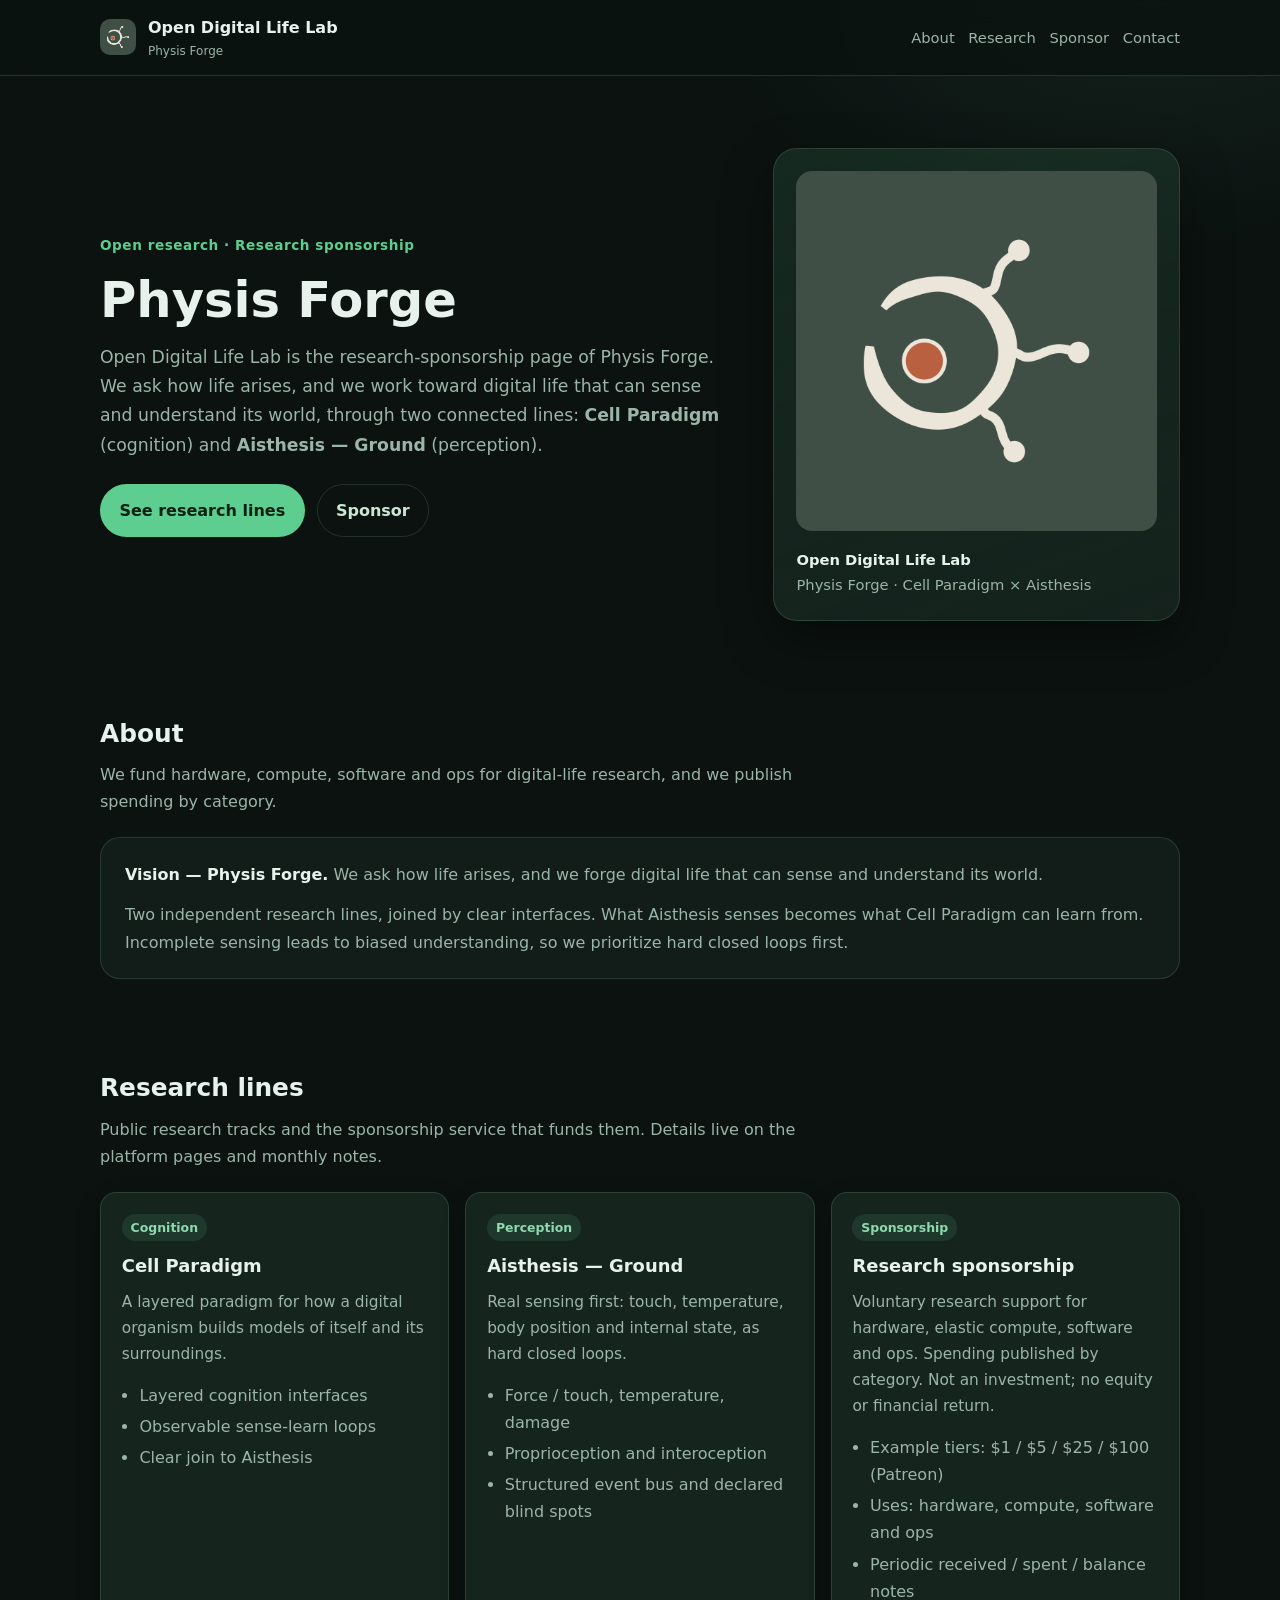
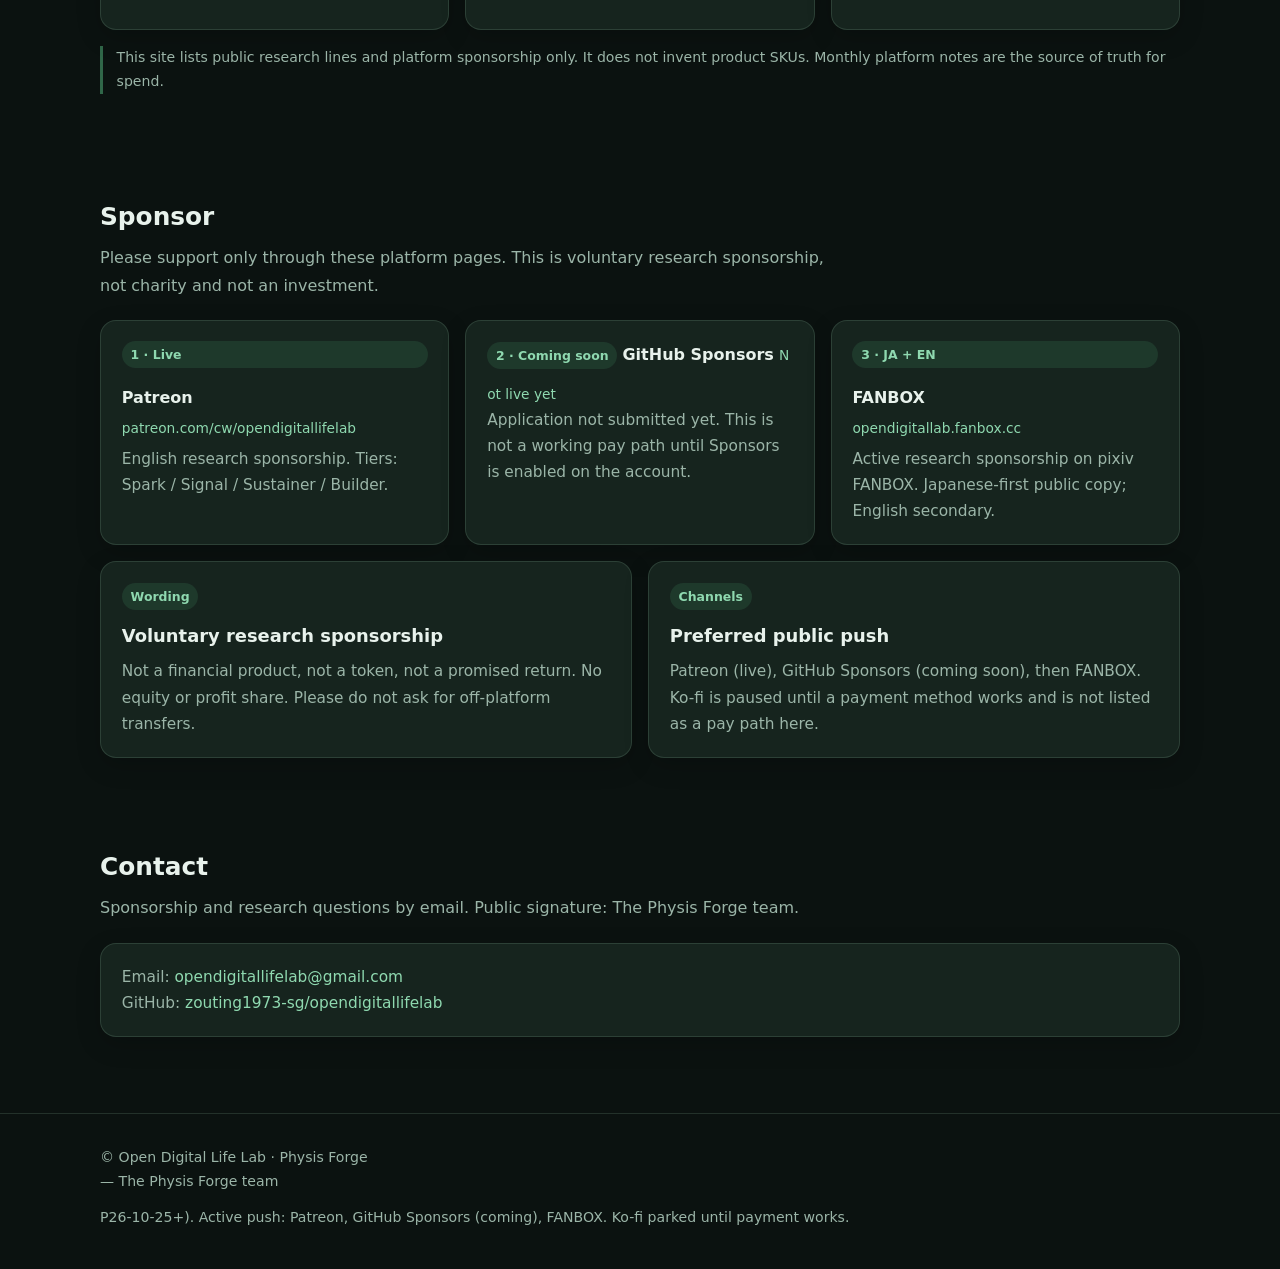
==== index.html @ bc777cff "Park Ko-fi; active push Patreon, Sponsors (coming), FANBOX" ====
<!DOCTYPE html>
<html lang="en">
<head>
  <meta charset="utf-8" />
  <meta name="viewport" content="width=device-width, initial-scale=1" />
  <title>Open Digital Life Lab · Physis Forge</title>
  <meta name="description" content="Open Digital Life Lab is the research-sponsorship page of Physis Forge: Cell Paradigm (cognition) and Aisthesis — Ground (perception). Voluntary research sponsorship with spending published by category." />
  <meta property="og:title" content="Open Digital Life Lab · Physis Forge" />
  <meta property="og:description" content="Digital life that can sense and understand its world. Cell Paradigm × Aisthesis." />
  <meta property="og:image" content="assets/og-cover.png" />
  <meta name="theme-color" content="#0b1210" />
  <link rel="icon" href="assets/logo.png" type="image/png" />
  <link rel="preconnect" href="https://fonts.googleapis.com" />
  <link rel="preconnect" href="https://fonts.gstatic.com" crossorigin />
  <link href="https://fonts.googleapis.com/css2?family=Noto+Sans:wght@400;500;650;700;800&display=swap" rel="stylesheet" />
  <link rel="stylesheet" href="styles.css" />
</head>
<body>
  <header class="nav">
    <div class="wrap nav-inner">
      <a class="brand" href="#top">
        <img src="assets/logo.png" alt="Open Digital Life Lab logo" width="36" height="36" />
        <span>
          Open Digital Life Lab
          <small>Physis Forge</small>
        </span>
      </a>
      <nav class="nav-links" aria-label="Page">
        <a href="#about">About</a>
        <a href="#projects">Research</a>
        <a href="#sponsor">Sponsor</a>
        <a href="#contact">Contact</a>
      </nav>
    </div>
  </header>

  <main id="top">
    <section class="wrap hero">
      <div>
        <div class="eyebrow">Open research · Research sponsorship</div>
        <h1>Physis Forge</h1>
        <p class="lead">
          Open Digital Life Lab is the research-sponsorship page of Physis Forge.
          We ask how life arises, and we work toward digital life that can sense and understand its world,
          through two connected lines: <strong>Cell Paradigm</strong> (cognition) and <strong>Aisthesis — Ground</strong> (perception).
        </p>
        <div class="cta-row">
          <a class="btn btn-primary" href="#projects">See research lines</a>
          <a class="btn btn-ghost" href="#sponsor">Sponsor</a>
        </div>
      </div>
      <aside class="hero-card" aria-label="Brand card">
        <img src="assets/logo.png" alt="Open Digital Life Lab" />
        <div class="meta">
          <strong>Open Digital Life Lab</strong><br />
          Physis Forge · Cell Paradigm × Aisthesis
        </div>
      </aside>
    </section>

    <section id="about">
      <div class="wrap">
        <div class="section-head">
          <h2>About</h2>
          <p>We fund hardware, compute, software and ops for digital-life research, and we publish spending by category.</p>
        </div>
        <div class="panel">
          <p style="margin:0 0 0.85rem;color:var(--muted)">
            <strong style="color:var(--text)">Vision — Physis Forge.</strong>
            We ask how life arises, and we forge digital life that can sense and understand its world.
          </p>
          <p style="margin:0;color:var(--muted)">
            Two independent research lines, joined by clear interfaces.
            What Aisthesis senses becomes what Cell Paradigm can learn from.
            Incomplete sensing leads to biased understanding, so we prioritize hard closed loops first.
          </p>
        </div>
      </div>
    </section>

    <section id="projects">
      <div class="wrap">
        <div class="section-head">
          <h2>Research lines</h2>
          <p>Public research tracks and the sponsorship service that funds them. Details live on the platform pages and monthly notes.</p>
        </div>
        <div class="grid-3">
          <article class="card">
            <span class="tag">Cognition</span>
            <h3>Cell Paradigm</h3>
            <p>A layered paradigm for how a digital organism builds models of itself and its surroundings.</p>
            <ul class="list">
              <li>Layered cognition interfaces</li>
              <li>Observable sense-learn loops</li>
              <li>Clear join to Aisthesis</li>
            </ul>
          </article>
          <article class="card">
            <span class="tag">Perception</span>
            <h3>Aisthesis — Ground</h3>
            <p>Real sensing first: touch, temperature, body position and internal state, as hard closed loops.</p>
            <ul class="list">
              <li>Force / touch, temperature, damage</li>
              <li>Proprioception and interoception</li>
              <li>Structured event bus and declared blind spots</li>
            </ul>
          </article>
          <article class="card">
            <span class="tag">Sponsorship</span>
            <h3>Research sponsorship</h3>
            <p>Voluntary research support for hardware, elastic compute, software and ops. Spending published by category. Not an investment; no equity or financial return.</p>
            <ul class="list">
              <li>Example tiers: $1 / $5 / $25 / $100 (Patreon)</li>
              <li>Uses: hardware, compute, software and ops</li>
              <li>Periodic received / spent / balance notes</li>
            </ul>
          </article>
        </div>
        <p class="note">
          This site lists public research lines and platform sponsorship only.
          It does not invent product SKUs. Monthly platform notes are the source of truth for spend.
        </p>
      </div>
    </section>

    <section id="sponsor">
      <div class="wrap">
        <div class="section-head">
          <h2>Sponsor</h2>
          <p>Please support only through these platform pages. This is voluntary research sponsorship, not charity and not an investment.</p>
        </div>
        <div class="grid-3 channels">
          <a class="card channel" href="https://www.patreon.com/cw/opendigitallifelab" target="_blank" rel="noopener noreferrer">
            <span class="tag">1 · Live</span>
            <span class="name">Patreon</span>
            <span class="url">patreon.com/cw/opendigitallifelab</span>
            <p>English research sponsorship. Tiers: Spark / Signal / Sustainer / Builder.</p>
          </a>
          <div class="card channel channel-soon" aria-label="GitHub Sponsors coming soon">
            <span class="tag">2 · Coming soon</span>
            <span class="name">GitHub Sponsors</span>
            <span class="url">Not live yet</span>
            <p>Application not submitted yet. This is not a working pay path until Sponsors is enabled on the account.</p>
          </div>
          <a class="card channel" href="https://opendigitallab.fanbox.cc" target="_blank" rel="noopener noreferrer">
            <span class="tag">3 · JA + EN</span>
            <span class="name">FANBOX</span>
            <span class="url">opendigitallab.fanbox.cc</span>
            <p>Active research sponsorship on pixiv FANBOX. Japanese-first public copy; English secondary.</p>
          </a>
        </div>
        <div class="grid-2" style="margin-top:1rem">
          <div class="card">
            <span class="tag">Wording</span>
            <h3 style="margin-top:0">Voluntary research sponsorship</h3>
            <p>Not a financial product, not a token, not a promised return. No equity or profit share. Please do not ask for off-platform transfers.</p>
          </div>
          <div class="card">
            <span class="tag">Channels</span>
            <h3 style="margin-top:0">Preferred public push</h3>
            <p>Patreon (live), GitHub Sponsors (coming soon), then FANBOX. Ko-fi is paused until a payment method works and is not listed as a pay path here.</p>
          </div>
        </div>
      </div>
    </section>

    <section id="contact">
      <div class="wrap">
        <div class="section-head">
          <h2>Contact</h2>
          <p>Sponsorship and research questions by email. Public signature: The Physis Forge team.</p>
        </div>
        <div class="card">
          <p style="margin:0;color:var(--muted)">
            Email: <a href="mailto:opendigitallifelab@gmail.com">opendigitallifelab@gmail.com</a><br />
            GitHub: <a href="https://github.com/zouting1973-sg/opendigitallifelab" target="_blank" rel="noopener noreferrer">zouting1973-sg/opendigitallifelab</a>
          </p>
        </div>
      </div>
    </section>
  </main>

  <footer>
    <div class="wrap">
      <div>© Open Digital Life Lab · Physis Forge</div>
      <div>— The Physis Forge team</div>
      <div class="sources">
        P26-10-25+). Active push: Patreon, GitHub Sponsors (coming), FANBOX. Ko-fi parked until payment works.
      </div>
    </div>
  </footer>
</body>
</html>
---- styles.css ----
:root {
  --bg: #0b1210;
  --bg-elev: #121c18;
  --bg-card: #16241e;
  --line: rgba(160, 210, 180, 0.16);
  --text: #e8f2ec;
  --muted: #9bb5a8;
  --accent: #5dce8f;
  --accent-2: #8fd9b0;
  --warm: #c9e8d4;
  --radius: 16px;
  --shadow: 0 18px 50px rgba(0, 0, 0, 0.35);
  --max: 1080px;
  --font: "Noto Sans SC", "Source Han Sans SC", "PingFang SC", "Microsoft YaHei",
    system-ui, -apple-system, sans-serif;
}

* { box-sizing: border-box; }
html { scroll-behavior: smooth; }
body {
  margin: 0;
  font-family: var(--font);
  color: var(--text);
  background:
    radial-gradient(1200px 600px at 10% -10%, rgba(93, 206, 143, 0.16), transparent 55%),
    radial-gradient(900px 500px at 90% 0%, rgba(80, 140, 120, 0.12), transparent 50%),
    var(--bg);
  line-height: 1.7;
}

a { color: var(--accent-2); text-decoration: none; }
a:hover { text-decoration: underline; }
img { max-width: 100%; display: block; }

.wrap { width: min(var(--max), calc(100% - 2rem)); margin: 0 auto; }

.nav {
  position: sticky; top: 0; z-index: 20;
  backdrop-filter: blur(12px);
  background: rgba(11, 18, 16, 0.78);
  border-bottom: 1px solid var(--line);
}
.nav-inner {
  display: flex; align-items: center; justify-content: space-between;
  gap: 1rem; padding: 0.85rem 0;
}
.brand {
  display: flex; align-items: center; gap: 0.75rem; color: var(--text);
  text-decoration: none; font-weight: 700;
}
.brand img { width: 36px; height: 36px; border-radius: 10px; }
.brand small { display: block; font-weight: 500; color: var(--muted); font-size: 0.75rem; }
.nav-links { display: flex; flex-wrap: wrap; gap: 0.85rem; font-size: 0.92rem; }
.nav-links a { color: var(--muted); text-decoration: none; }
.nav-links a:hover { color: var(--accent-2); }

.hero {
  padding: 4.5rem 0 3rem;
  display: grid;
  grid-template-columns: 1.4fr 0.9fr;
  gap: 2.5rem;
  align-items: center;
}
.eyebrow {
  display: inline-flex; gap: 0.5rem; align-items: center;
  color: var(--accent); font-size: 0.85rem; font-weight: 600;
  letter-spacing: 0.04em; text-transform: none;
  margin-bottom: 0.85rem;
}
.hero h1 {
  margin: 0 0 0.75rem;
  font-size: clamp(2rem, 4.5vw, 3.1rem);
  line-height: 1.2; font-weight: 800;
}
.hero .lead { color: var(--muted); font-size: 1.08rem; margin: 0 0 1.5rem; max-width: 40rem; }
.cta-row { display: flex; flex-wrap: wrap; gap: 0.75rem; }
.btn {
  display: inline-flex; align-items: center; justify-content: center;
  padding: 0.75rem 1.15rem; border-radius: 999px; font-weight: 650;
  border: 1px solid transparent; text-decoration: none; transition: 0.15s ease;
}
.btn-primary { background: var(--accent); color: #062013; }
.btn-primary:hover { filter: brightness(1.05); text-decoration: none; }
.btn-ghost {
  background: transparent; color: var(--warm); border-color: var(--line);
}
.btn-ghost:hover { border-color: var(--accent); text-decoration: none; }

.hero-card {
  background: linear-gradient(160deg, rgba(93,206,143,0.12), rgba(22,36,30,0.9));
  border: 1px solid var(--line);
  border-radius: 24px;
  padding: 1.4rem;
  box-shadow: var(--shadow);
}
.hero-card img {
  width: 100%; border-radius: 16px; margin-bottom: 1rem;
  aspect-ratio: 1; object-fit: cover; background: #0d1713;
}
.meta { color: var(--muted); font-size: 0.92rem; }
.meta strong { color: var(--text); font-weight: 650; }

section { padding: 2.75rem 0; }
.section-head { margin-bottom: 1.35rem; }
.section-head h2 {
  margin: 0 0 0.4rem; font-size: 1.55rem; font-weight: 780;
}
.section-head p { margin: 0; color: var(--muted); max-width: 46rem; }

.grid-2 {
  display: grid; grid-template-columns: 1fr 1fr; gap: 1rem;
}
.grid-3 {
  display: grid; grid-template-columns: repeat(3, 1fr); gap: 1rem;
}
.card {
  background: var(--bg-card);
  border: 1px solid var(--line);
  border-radius: var(--radius);
  padding: 1.25rem 1.3rem;
  box-shadow: 0 8px 24px rgba(0,0,0,0.18);
}
.card h3 { margin: 0 0 0.45rem; font-size: 1.12rem; }
.card p { margin: 0; color: var(--muted); font-size: 0.96rem; }
.tag {
  display: inline-block; margin-bottom: 0.65rem;
  padding: 0.18rem 0.55rem; border-radius: 999px;
  background: rgba(93,206,143,0.12); color: var(--accent-2);
  font-size: 0.78rem; font-weight: 650;
}
.list {
  margin: 0.9rem 0 0; padding-left: 1.1rem; color: var(--muted);
}
.list li { margin: 0.25rem 0; }

.panel {
  background: var(--bg-elev);
  border: 1px solid var(--line);
  border-radius: 20px;
  padding: 1.4rem 1.5rem;
}
.kv { display: grid; gap: 0.65rem; }
.kv-row {
  display: grid; grid-template-columns: 8.5rem 1fr; gap: 0.75rem;
  padding: 0.55rem 0; border-bottom: 1px solid var(--line);
}
.kv-row:last-child { border-bottom: 0; }
.kv-row dt { color: var(--muted); }
.kv-row dd { margin: 0; }

.channels a.channel {
  display: flex; flex-direction: column; gap: 0.35rem;
  text-decoration: none; color: inherit;
  transition: border-color 0.15s, transform 0.15s;
}
.channels a.channel:hover {
  border-color: var(--accent);
  transform: translateY(-2px);
  text-decoration: none;
}
.channels .name { font-weight: 700; color: var(--text); }
.channels .url { color: var(--accent-2); font-size: 0.86rem; word-break: break-all; }

.note {
  margin-top: 1rem; font-size: 0.88rem; color: var(--muted);
  border-left: 3px solid rgba(93,206,143,0.45); padding-left: 0.85rem;
}

footer {
  margin-top: 2rem; padding: 2rem 0 2.5rem;
  border-top: 1px solid var(--line); color: var(--muted); font-size: 0.88rem;
}
footer .sources { margin-top: 0.75rem; line-height: 1.65; }

@media (max-width: 860px) {
  .hero, .grid-2, .grid-3 { grid-template-columns: 1fr; }
  .kv-row { grid-template-columns: 1fr; gap: 0.2rem; }
  .nav-links { display: none; }
}
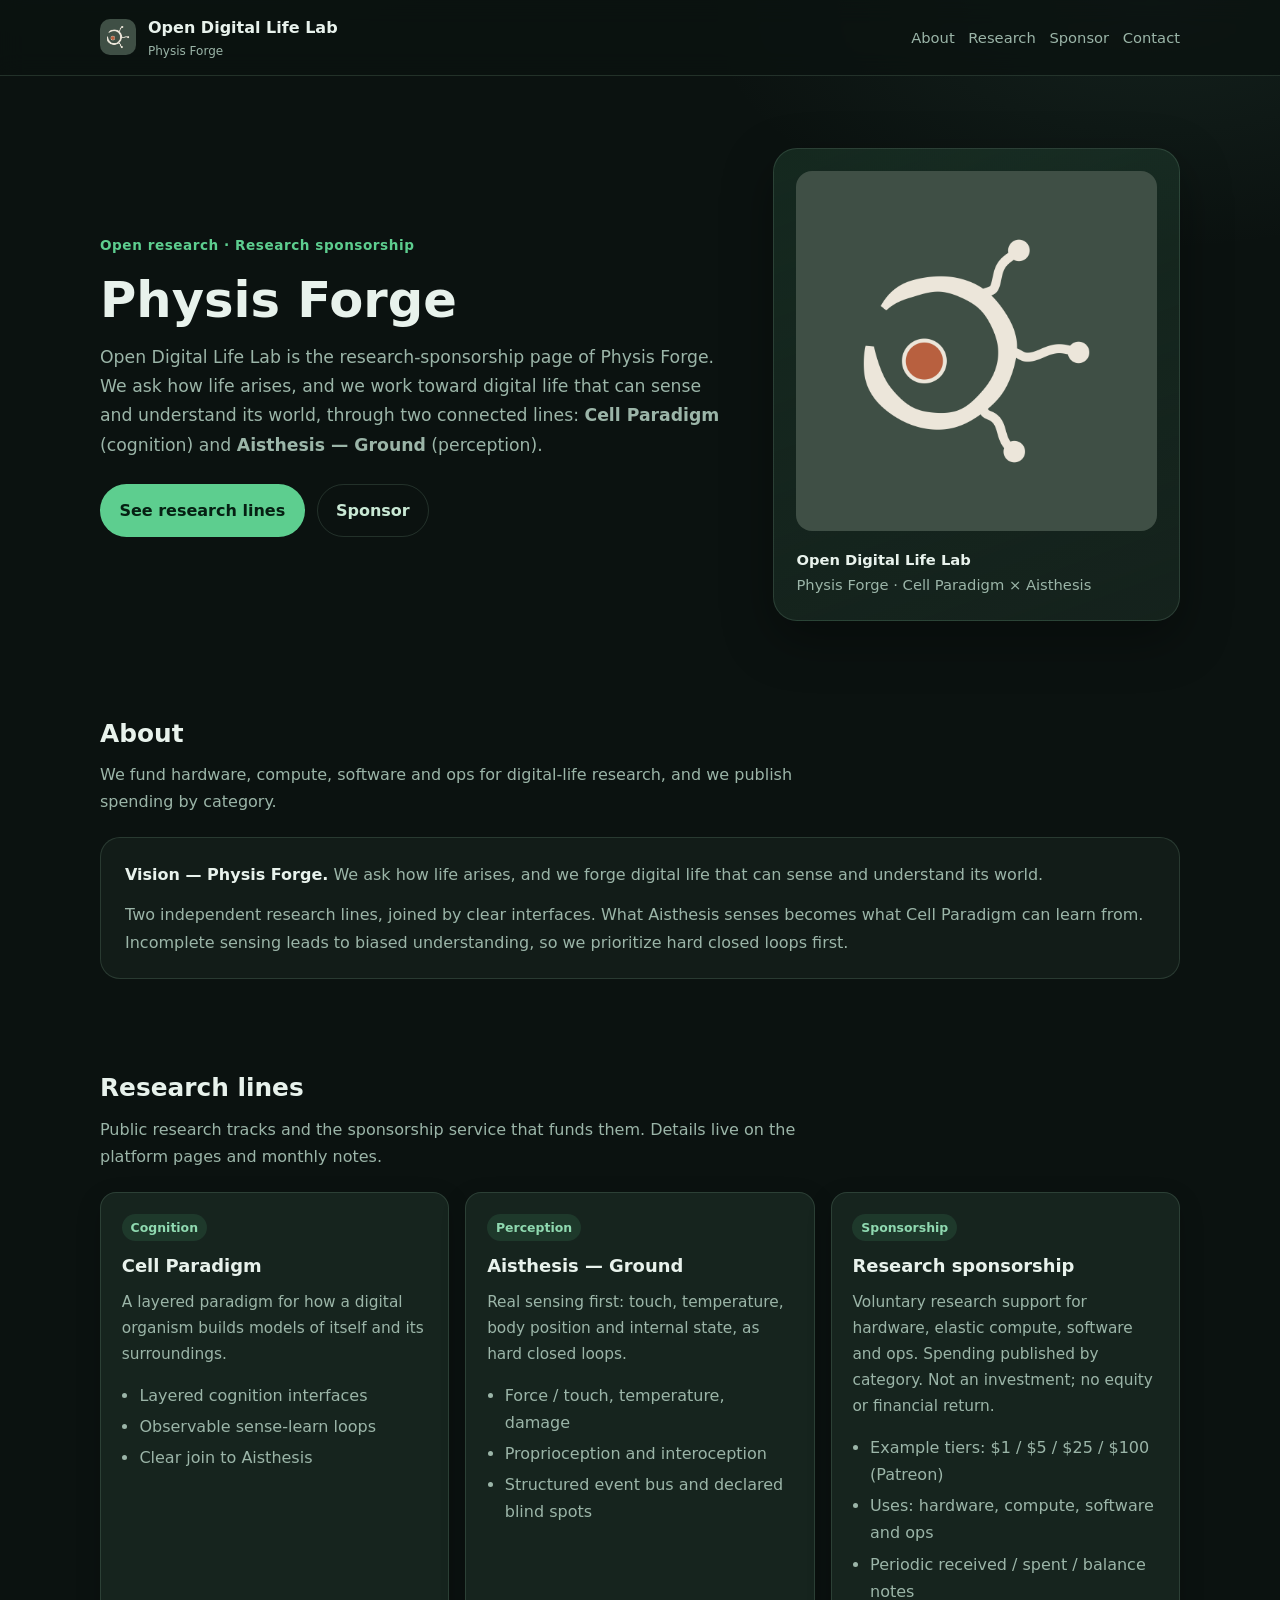
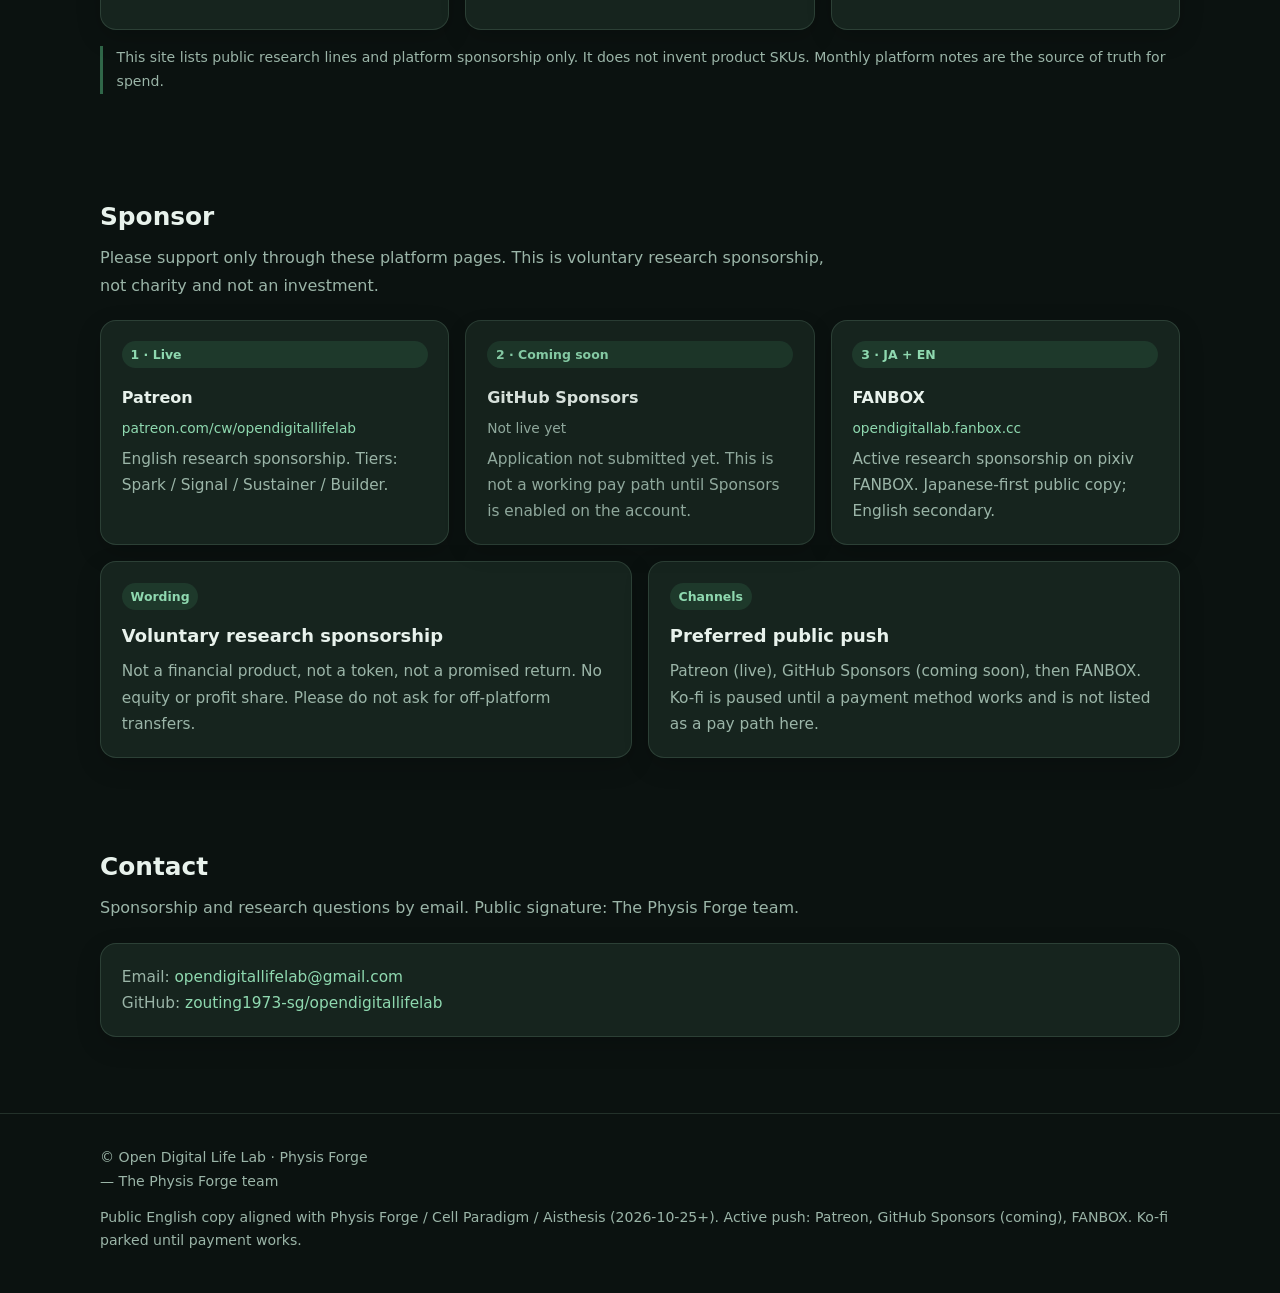
==== commit e26a9cc2: "Fix Pages footer copy after Ko-fi park update" ====
--- a/index.html
+++ b/index.html
@@ -185,7 +185,7 @@
       <div>© Open Digital Life Lab · Physis Forge</div>
       <div>— The Physis Forge team</div>
       <div class="sources">
-        P26-10-25+). Active push: Patreon, GitHub Sponsors (coming), FANBOX. Ko-fi parked until payment works.
+        Public English copy aligned with Physis Forge / Cell Paradigm / Aisthesis (2026-10-25+). Active push: Patreon, GitHub Sponsors (coming), FANBOX. Ko-fi parked until payment works.
       </div>
     </div>
   </footer>
--- a/styles.css
+++ b/styles.css
@@ -148,7 +148,8 @@
 .kv-row dt { color: var(--muted); }
 .kv-row dd { margin: 0; }
 
-.channels a.channel {
+.channels a.channel,
+.channels .channel {
   display: flex; flex-direction: column; gap: 0.35rem;
   text-decoration: none; color: inherit;
   transition: border-color 0.15s, transform 0.15s;
@@ -158,6 +159,11 @@
   transform: translateY(-2px);
   text-decoration: none;
 }
+.channels .channel-soon {
+  opacity: 0.92;
+  cursor: default;
+}
+.channels .channel-soon .url { color: var(--muted); }
 .channels .name { font-weight: 700; color: var(--text); }
 .channels .url { color: var(--accent-2); font-size: 0.86rem; word-break: break-all; }
 
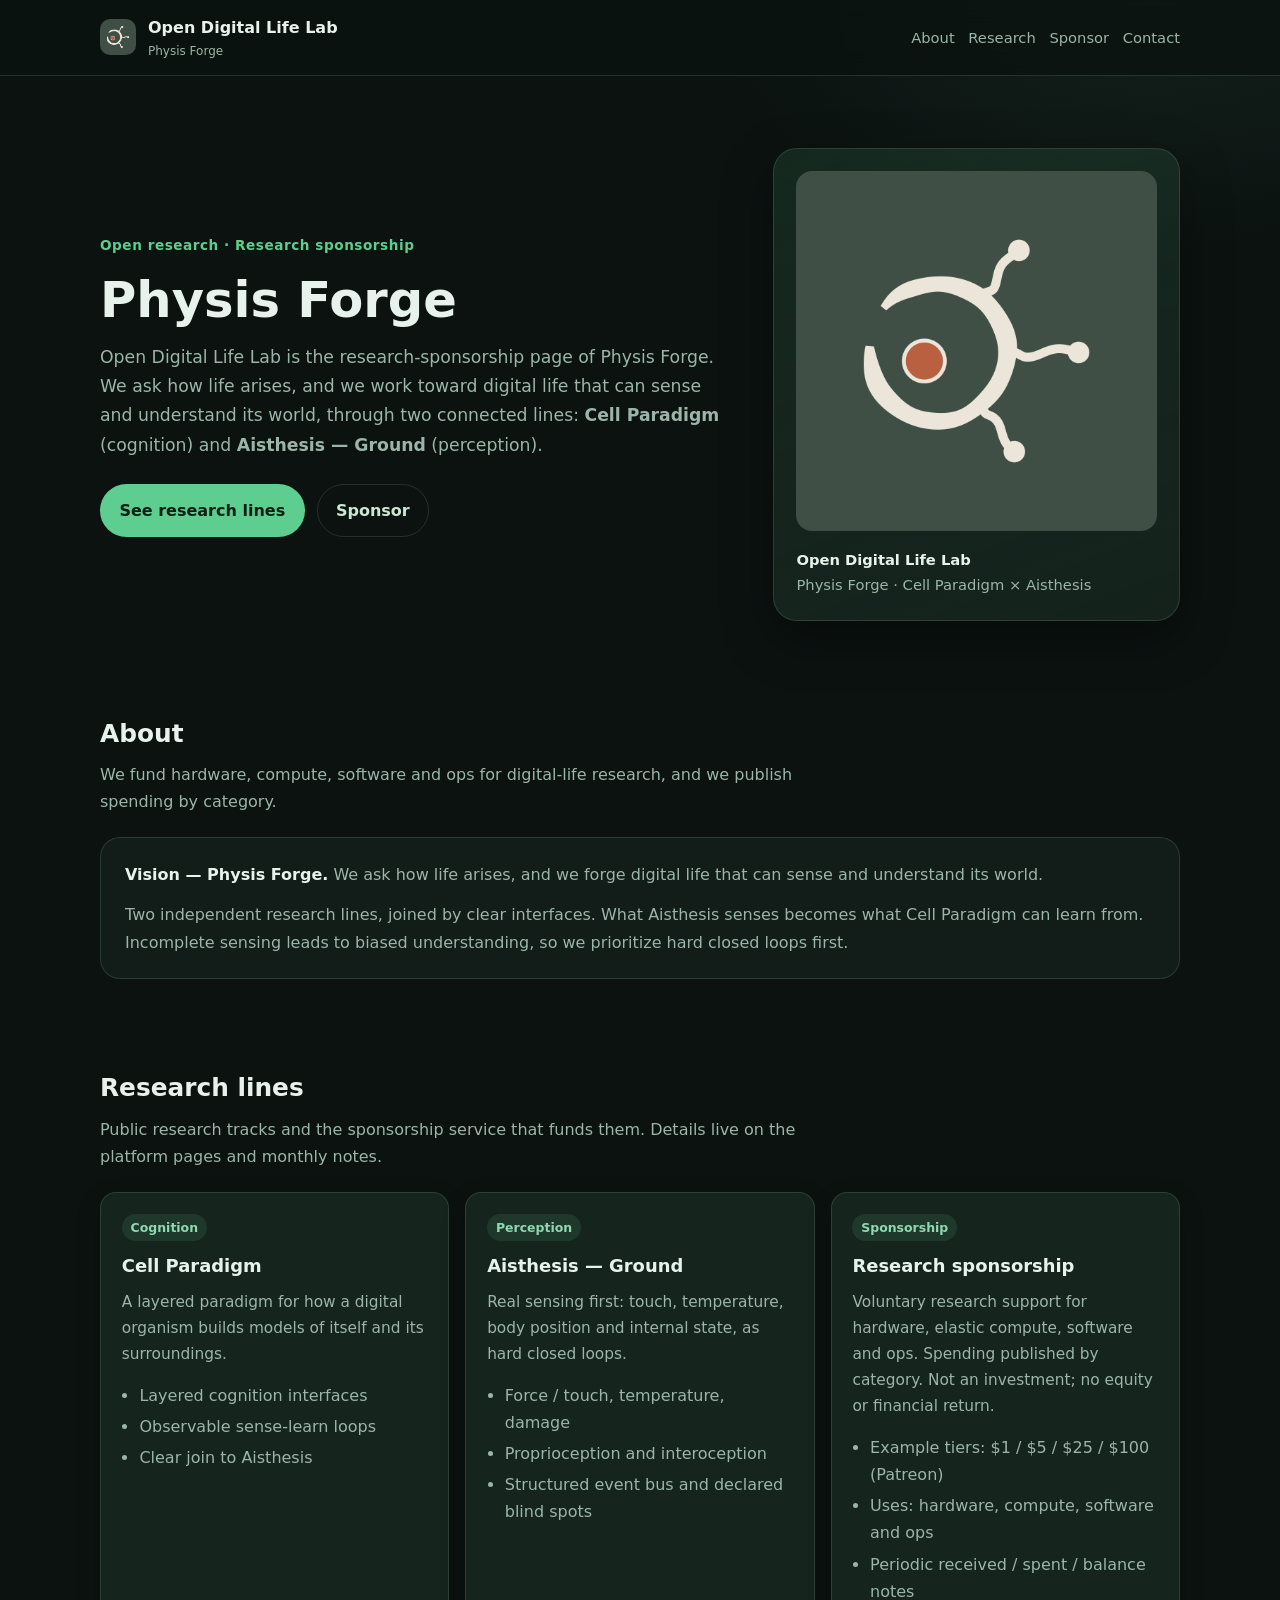
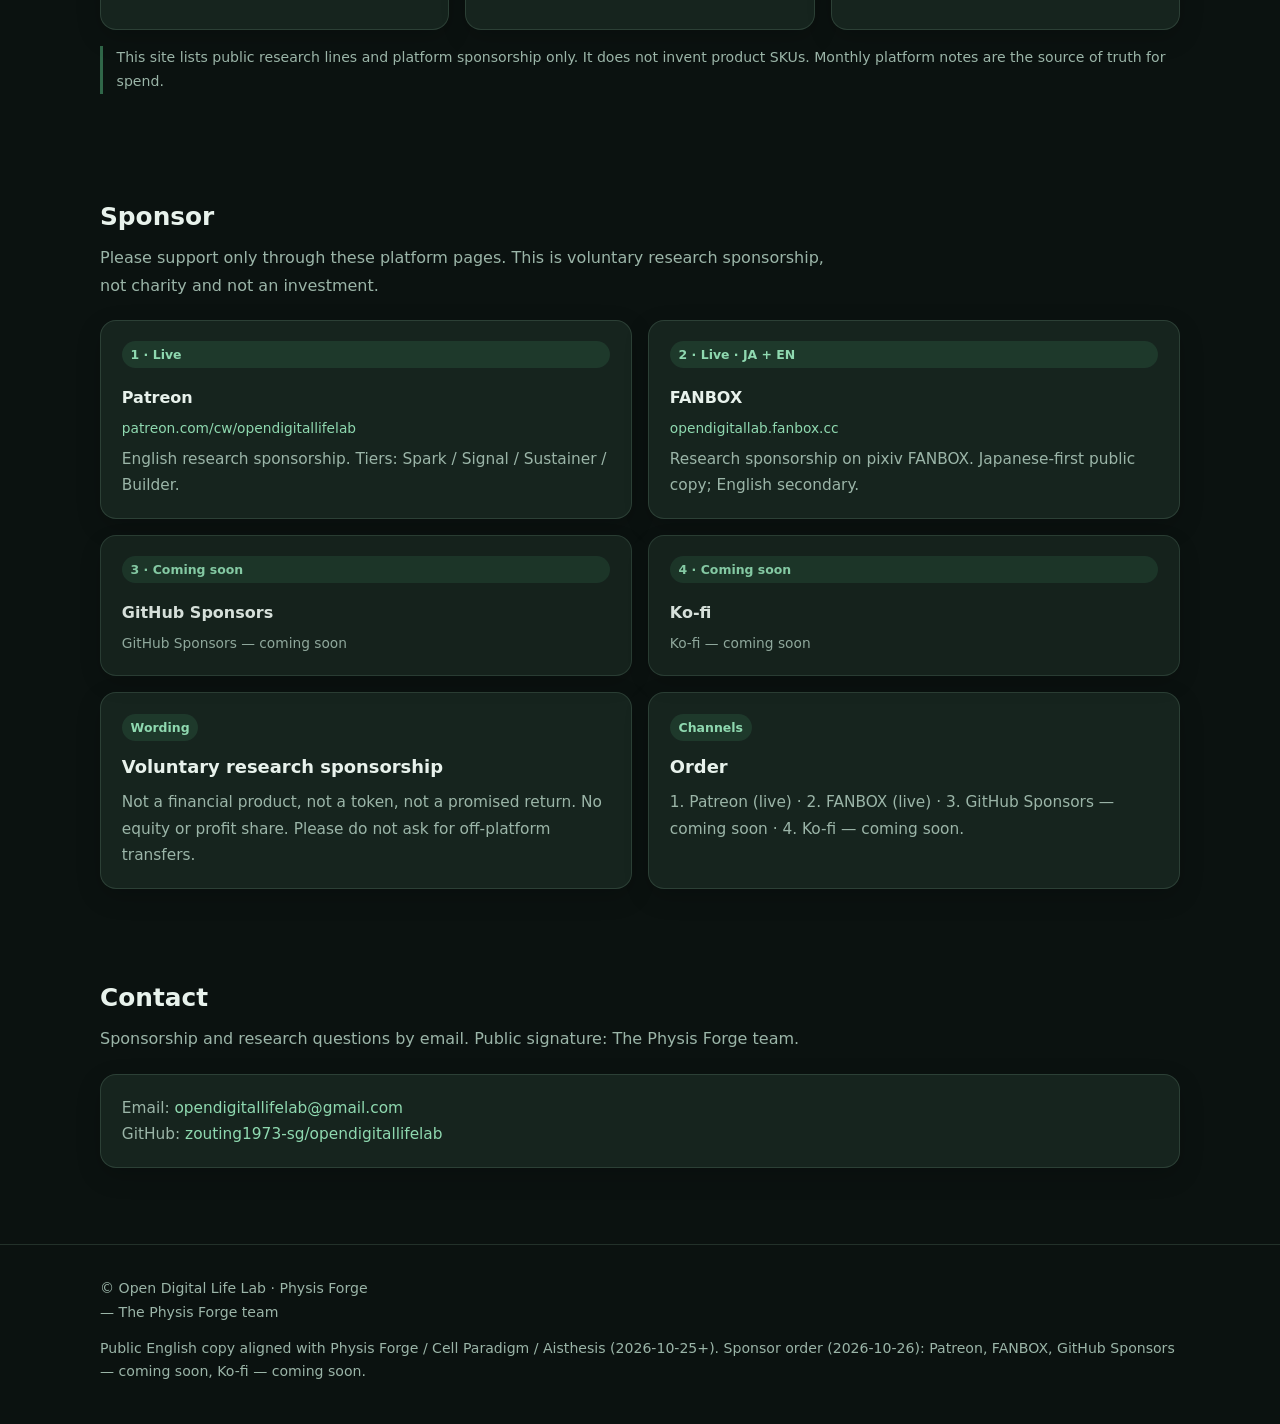
==== commit 4554b783: "Sponsor order: Patreon, FANBOX, GitHub Sponsors (coming soon), Ko-fi (coming soon)" ====
--- a/index.html
+++ b/index.html
@@ -129,25 +129,29 @@
           <h2>Sponsor</h2>
           <p>Please support only through these platform pages. This is voluntary research sponsorship, not charity and not an investment.</p>
         </div>
-        <div class="grid-3 channels">
+        <div class="grid-2 channels">
           <a class="card channel" href="https://www.patreon.com/cw/opendigitallifelab" target="_blank" rel="noopener noreferrer">
             <span class="tag">1 · Live</span>
             <span class="name">Patreon</span>
             <span class="url">patreon.com/cw/opendigitallifelab</span>
             <p>English research sponsorship. Tiers: Spark / Signal / Sustainer / Builder.</p>
           </a>
-          <div class="card channel channel-soon" aria-label="GitHub Sponsors coming soon">
-            <span class="tag">2 · Coming soon</span>
-            <span class="name">GitHub Sponsors</span>
-            <span class="url">Not live yet</span>
-            <p>Application not submitted yet. This is not a working pay path until Sponsors is enabled on the account.</p>
-          </div>
           <a class="card channel" href="https://opendigitallab.fanbox.cc" target="_blank" rel="noopener noreferrer">
-            <span class="tag">3 · JA + EN</span>
+            <span class="tag">2 · Live · JA + EN</span>
             <span class="name">FANBOX</span>
             <span class="url">opendigitallab.fanbox.cc</span>
-            <p>Active research sponsorship on pixiv FANBOX. Japanese-first public copy; English secondary.</p>
+            <p>Research sponsorship on pixiv FANBOX. Japanese-first public copy; English secondary.</p>
           </a>
+          <div class="card channel channel-soon" aria-label="GitHub Sponsors coming soon">
+            <span class="tag">3 · Coming soon</span>
+            <span class="name">GitHub Sponsors</span>
+            <span class="url">GitHub Sponsors — coming soon</span>
+          </div>
+          <div class="card channel channel-soon" aria-label="Ko-fi coming soon">
+            <span class="tag">4 · Coming soon</span>
+            <span class="name">Ko-fi</span>
+            <span class="url">Ko-fi — coming soon</span>
+          </div>
         </div>
         <div class="grid-2" style="margin-top:1rem">
           <div class="card">
@@ -157,8 +161,8 @@
           </div>
           <div class="card">
             <span class="tag">Channels</span>
-            <h3 style="margin-top:0">Preferred public push</h3>
-            <p>Patreon (live), GitHub Sponsors (coming soon), then FANBOX. Ko-fi is paused until a payment method works and is not listed as a pay path here.</p>
+            <h3 style="margin-top:0">Order</h3>
+            <p>1. Patreon (live) · 2. FANBOX (live) · 3. GitHub Sponsors — coming soon · 4. Ko-fi — coming soon.</p>
           </div>
         </div>
       </div>
@@ -185,7 +189,7 @@
       <div>© Open Digital Life Lab · Physis Forge</div>
       <div>— The Physis Forge team</div>
       <div class="sources">
-        Public English copy aligned with Physis Forge / Cell Paradigm / Aisthesis (2026-10-25+). Active push: Patreon, GitHub Sponsors (coming), FANBOX. Ko-fi parked until payment works.
+        Public English copy aligned with Physis Forge / Cell Paradigm / Aisthesis (2026-10-25+). Sponsor order (2026-10-26): Patreon, FANBOX, GitHub Sponsors — coming soon, Ko-fi — coming soon.
       </div>
     </div>
   </footer>
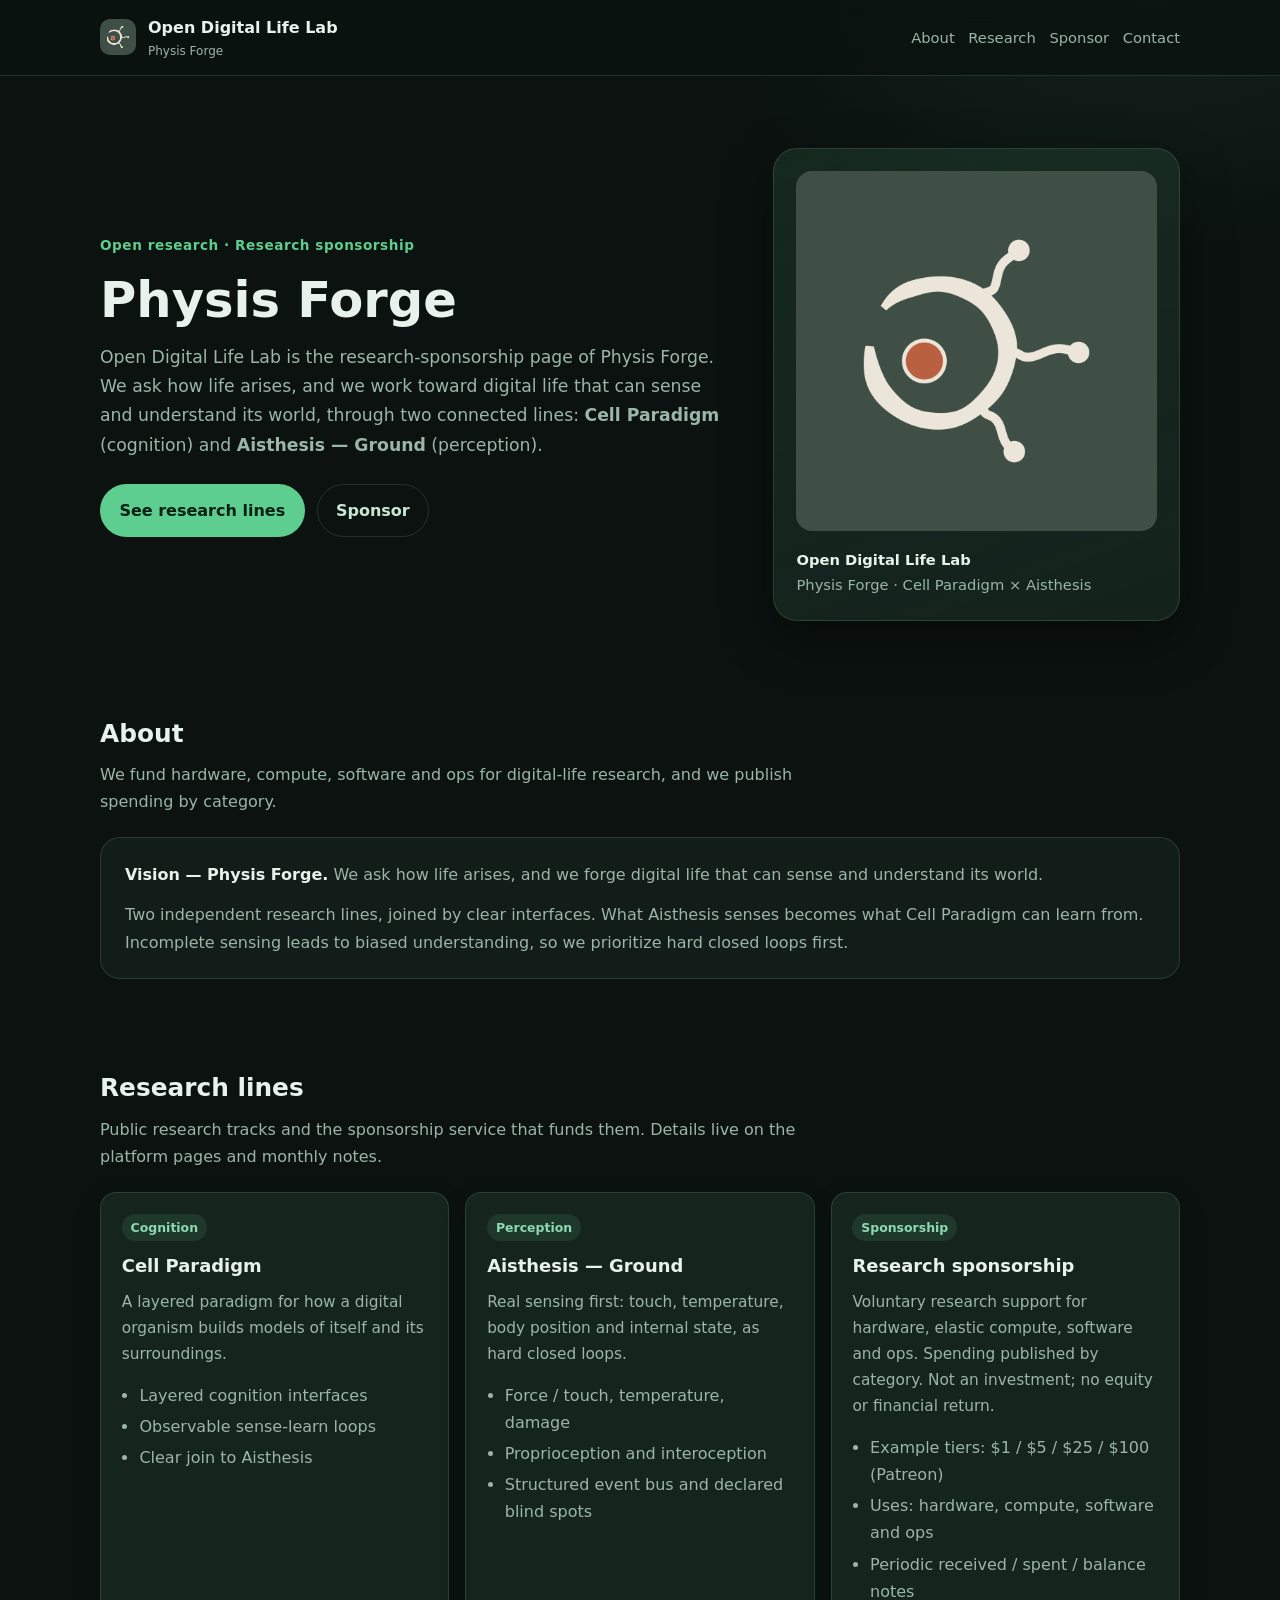
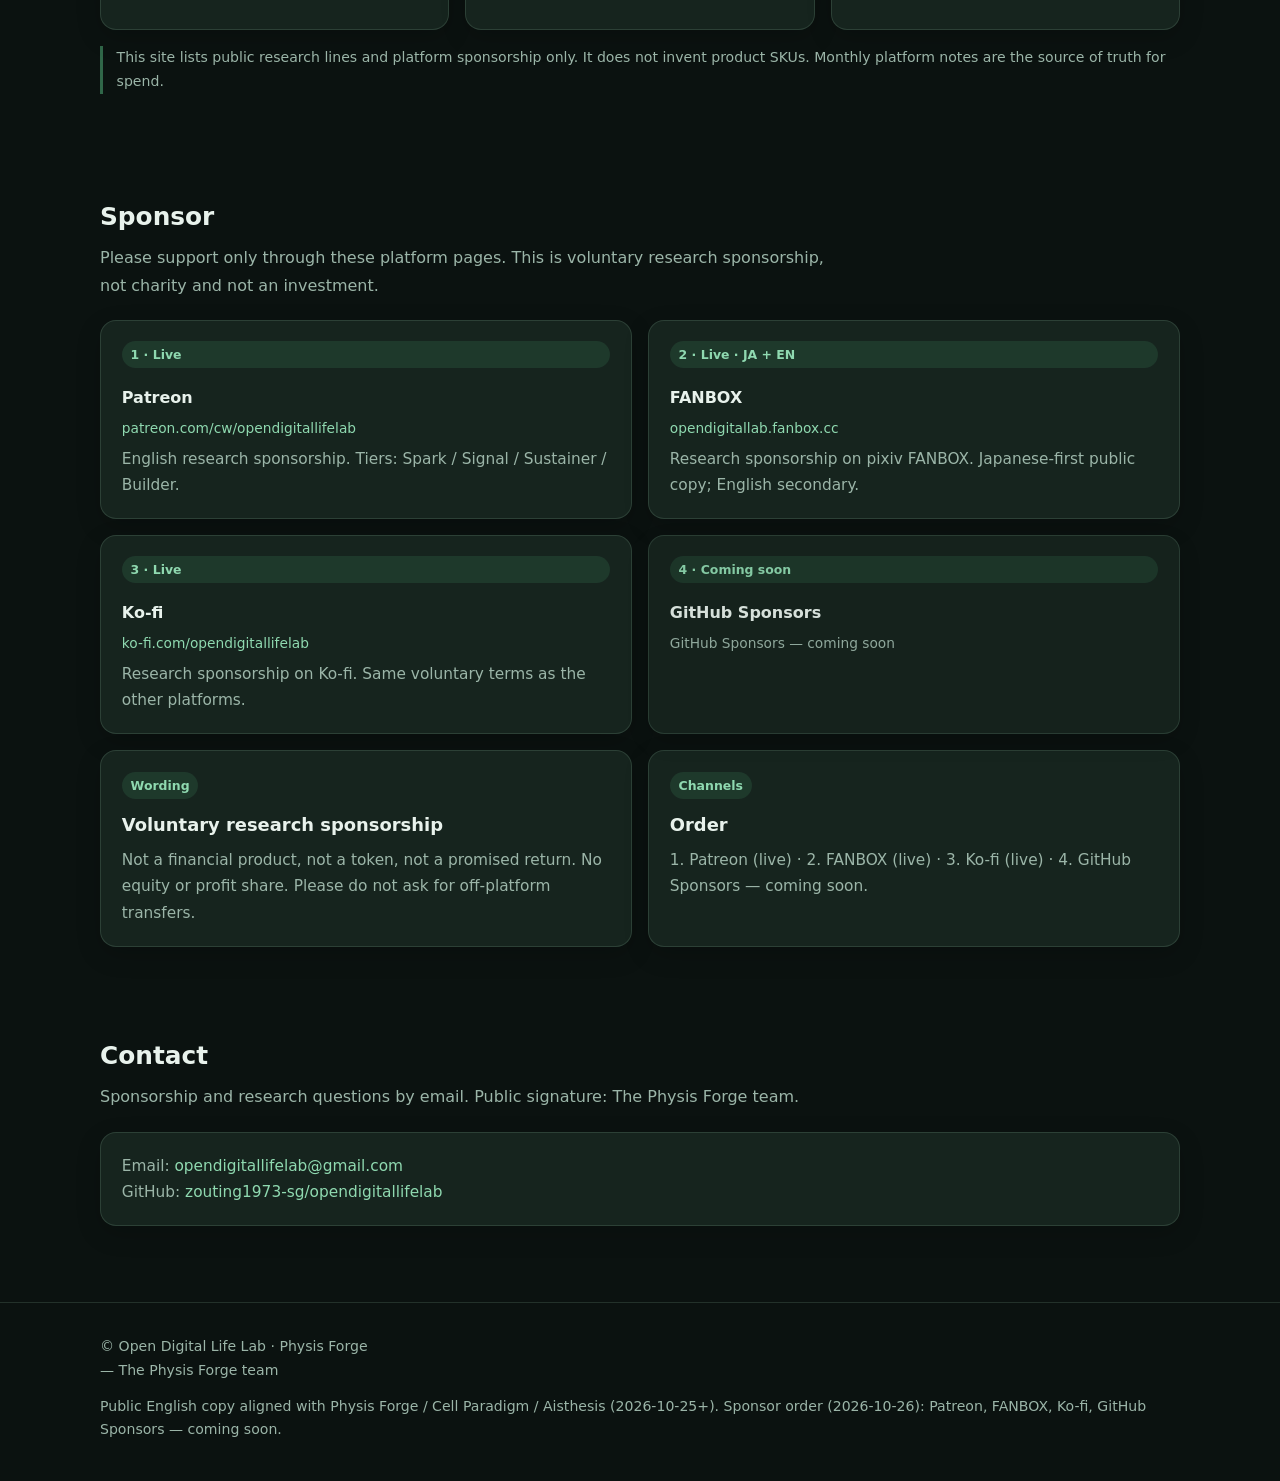
==== commit 39ccddd4: "Sponsor order: Patreon, FANBOX, Ko-fi (live), GitHub Sponsors (coming soon)" ====
--- a/index.html
+++ b/index.html
@@ -142,15 +142,16 @@
             <span class="url">opendigitallab.fanbox.cc</span>
             <p>Research sponsorship on pixiv FANBOX. Japanese-first public copy; English secondary.</p>
           </a>
+          <a class="card channel" href="https://ko-fi.com/opendigitallifelab" target="_blank" rel="noopener noreferrer">
+            <span class="tag">3 · Live</span>
+            <span class="name">Ko-fi</span>
+            <span class="url">ko-fi.com/opendigitallifelab</span>
+            <p>Research sponsorship on Ko-fi. Same voluntary terms as the other platforms.</p>
+          </a>
           <div class="card channel channel-soon" aria-label="GitHub Sponsors coming soon">
-            <span class="tag">3 · Coming soon</span>
+            <span class="tag">4 · Coming soon</span>
             <span class="name">GitHub Sponsors</span>
             <span class="url">GitHub Sponsors — coming soon</span>
-          </div>
-          <div class="card channel channel-soon" aria-label="Ko-fi coming soon">
-            <span class="tag">4 · Coming soon</span>
-            <span class="name">Ko-fi</span>
-            <span class="url">Ko-fi — coming soon</span>
           </div>
         </div>
         <div class="grid-2" style="margin-top:1rem">
@@ -162,7 +163,7 @@
           <div class="card">
             <span class="tag">Channels</span>
             <h3 style="margin-top:0">Order</h3>
-            <p>1. Patreon (live) · 2. FANBOX (live) · 3. GitHub Sponsors — coming soon · 4. Ko-fi — coming soon.</p>
+            <p>1. Patreon (live) · 2. FANBOX (live) · 3. Ko-fi (live) · 4. GitHub Sponsors — coming soon.</p>
           </div>
         </div>
       </div>
@@ -189,7 +190,7 @@
       <div>© Open Digital Life Lab · Physis Forge</div>
       <div>— The Physis Forge team</div>
       <div class="sources">
-        Public English copy aligned with Physis Forge / Cell Paradigm / Aisthesis (2026-10-25+). Sponsor order (2026-10-26): Patreon, FANBOX, GitHub Sponsors — coming soon, Ko-fi — coming soon.
+        Public English copy aligned with Physis Forge / Cell Paradigm / Aisthesis (2026-10-25+). Sponsor order (2026-10-26): Patreon, FANBOX, Ko-fi, GitHub Sponsors — coming soon.
       </div>
     </div>
   </footer>
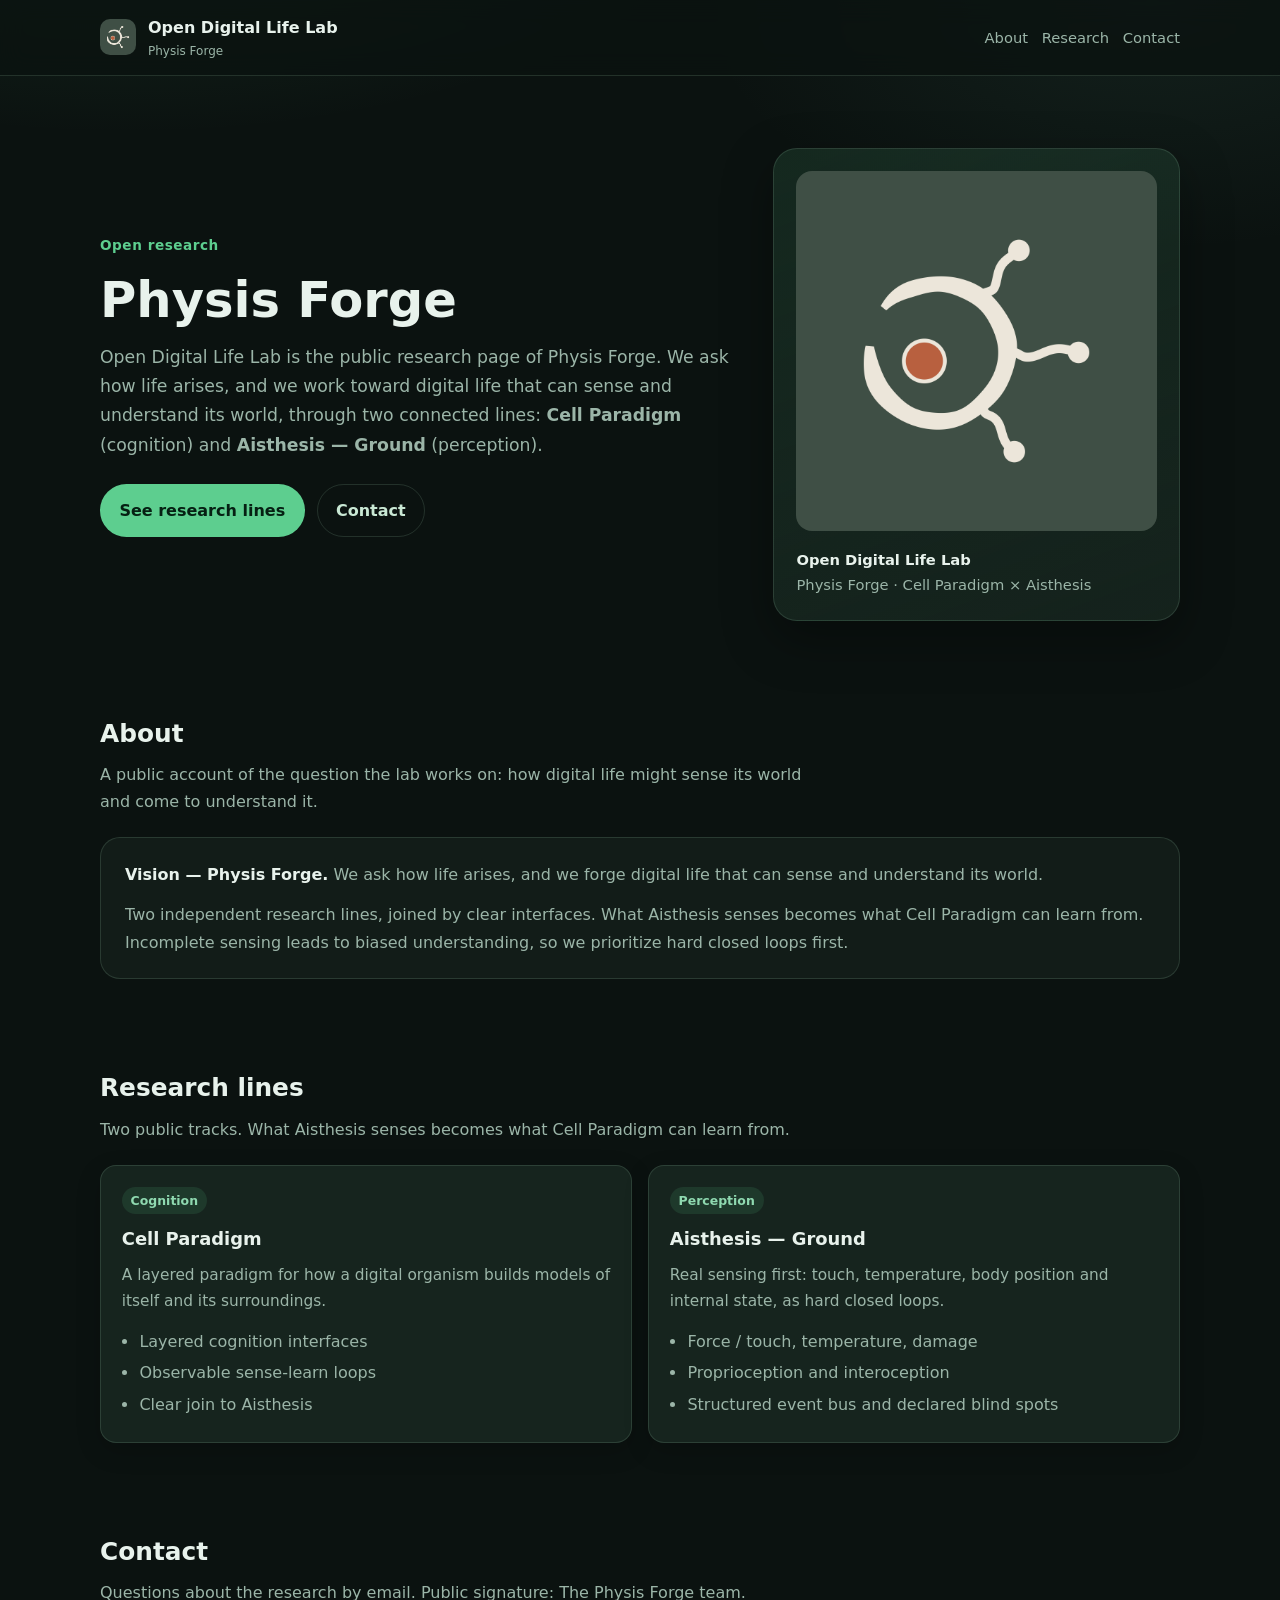
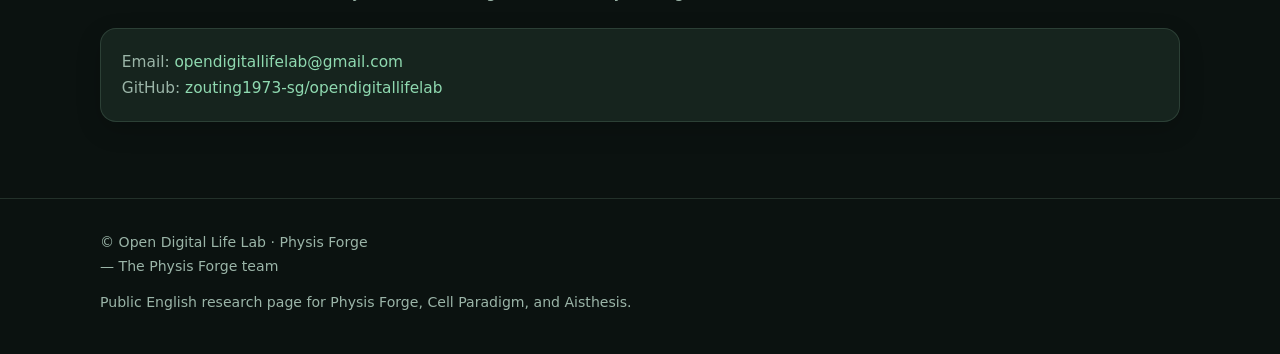
==== commit 74dd86c7: "Publish research-only Pages copy Remove sponsorship, tipping, and platform-channel language from the" ====
--- a/index.html
+++ b/index.html
@@ -4,7 +4,7 @@
   <meta charset="utf-8" />
   <meta name="viewport" content="width=device-width, initial-scale=1" />
   <title>Open Digital Life Lab · Physis Forge</title>
-  <meta name="description" content="Open Digital Life Lab is the research-sponsorship page of Physis Forge: Cell Paradigm (cognition) and Aisthesis — Ground (perception). Voluntary research sponsorship with spending published by category." />
+  <meta name="description" content="Open Digital Life Lab is the public research page of Physis Forge: Cell Paradigm (cognition) and Aisthesis — Ground (perception). Digital life that can sense and understand its world." />
   <meta property="og:title" content="Open Digital Life Lab · Physis Forge" />
   <meta property="og:description" content="Digital life that can sense and understand its world. Cell Paradigm × Aisthesis." />
   <meta property="og:image" content="assets/og-cover.png" />
@@ -28,7 +28,6 @@
       <nav class="nav-links" aria-label="Page">
         <a href="#about">About</a>
         <a href="#projects">Research</a>
-        <a href="#sponsor">Sponsor</a>
         <a href="#contact">Contact</a>
       </nav>
     </div>
@@ -37,16 +36,16 @@
   <main id="top">
     <section class="wrap hero">
       <div>
-        <div class="eyebrow">Open research · Research sponsorship</div>
+        <div class="eyebrow">Open research</div>
         <h1>Physis Forge</h1>
         <p class="lead">
-          Open Digital Life Lab is the research-sponsorship page of Physis Forge.
+          Open Digital Life Lab is the public research page of Physis Forge.
           We ask how life arises, and we work toward digital life that can sense and understand its world,
           through two connected lines: <strong>Cell Paradigm</strong> (cognition) and <strong>Aisthesis — Ground</strong> (perception).
         </p>
         <div class="cta-row">
           <a class="btn btn-primary" href="#projects">See research lines</a>
-          <a class="btn btn-ghost" href="#sponsor">Sponsor</a>
+          <a class="btn btn-ghost" href="#contact">Contact</a>
         </div>
       </div>
       <aside class="hero-card" aria-label="Brand card">
@@ -62,7 +61,7 @@
       <div class="wrap">
         <div class="section-head">
           <h2>About</h2>
-          <p>We fund hardware, compute, software and ops for digital-life research, and we publish spending by category.</p>
+          <p>A public account of the question the lab works on: how digital life might sense its world and come to understand it.</p>
         </div>
         <div class="panel">
           <p style="margin:0 0 0.85rem;color:var(--muted)">
@@ -82,9 +81,9 @@
       <div class="wrap">
         <div class="section-head">
           <h2>Research lines</h2>
-          <p>Public research tracks and the sponsorship service that funds them. Details live on the platform pages and monthly notes.</p>
+          <p>Two public tracks. What Aisthesis senses becomes what Cell Paradigm can learn from.</p>
         </div>
-        <div class="grid-3">
+        <div class="grid-2">
           <article class="card">
             <span class="tag">Cognition</span>
             <h3>Cell Paradigm</h3>
@@ -105,66 +104,6 @@
               <li>Structured event bus and declared blind spots</li>
             </ul>
           </article>
-          <article class="card">
-            <span class="tag">Sponsorship</span>
-            <h3>Research sponsorship</h3>
-            <p>Voluntary research support for hardware, elastic compute, software and ops. Spending published by category. Not an investment; no equity or financial return.</p>
-            <ul class="list">
-              <li>Example tiers: $1 / $5 / $25 / $100 (Patreon)</li>
-              <li>Uses: hardware, compute, software and ops</li>
-              <li>Periodic received / spent / balance notes</li>
-            </ul>
-          </article>
-        </div>
-        <p class="note">
-          This site lists public research lines and platform sponsorship only.
-          It does not invent product SKUs. Monthly platform notes are the source of truth for spend.
-        </p>
-      </div>
-    </section>
-
-    <section id="sponsor">
-      <div class="wrap">
-        <div class="section-head">
-          <h2>Sponsor</h2>
-          <p>Please support only through these platform pages. This is voluntary research sponsorship, not charity and not an investment.</p>
-        </div>
-        <div class="grid-2 channels">
-          <a class="card channel" href="https://www.patreon.com/cw/opendigitallifelab" target="_blank" rel="noopener noreferrer">
-            <span class="tag">1 · Live</span>
-            <span class="name">Patreon</span>
-            <span class="url">patreon.com/cw/opendigitallifelab</span>
-            <p>English research sponsorship. Tiers: Spark / Signal / Sustainer / Builder.</p>
-          </a>
-          <a class="card channel" href="https://opendigitallab.fanbox.cc" target="_blank" rel="noopener noreferrer">
-            <span class="tag">2 · Live · JA + EN</span>
-            <span class="name">FANBOX</span>
-            <span class="url">opendigitallab.fanbox.cc</span>
-            <p>Research sponsorship on pixiv FANBOX. Japanese-first public copy; English secondary.</p>
-          </a>
-          <a class="card channel" href="https://ko-fi.com/opendigitallifelab" target="_blank" rel="noopener noreferrer">
-            <span class="tag">3 · Live</span>
-            <span class="name">Ko-fi</span>
-            <span class="url">ko-fi.com/opendigitallifelab</span>
-            <p>Research sponsorship on Ko-fi. Same voluntary terms as the other platforms.</p>
-          </a>
-          <div class="card channel channel-soon" aria-label="GitHub Sponsors coming soon">
-            <span class="tag">4 · Coming soon</span>
-            <span class="name">GitHub Sponsors</span>
-            <span class="url">GitHub Sponsors — coming soon</span>
-          </div>
-        </div>
-        <div class="grid-2" style="margin-top:1rem">
-          <div class="card">
-            <span class="tag">Wording</span>
-            <h3 style="margin-top:0">Voluntary research sponsorship</h3>
-            <p>Not a financial product, not a token, not a promised return. No equity or profit share. Please do not ask for off-platform transfers.</p>
-          </div>
-          <div class="card">
-            <span class="tag">Channels</span>
-            <h3 style="margin-top:0">Order</h3>
-            <p>1. Patreon (live) · 2. FANBOX (live) · 3. Ko-fi (live) · 4. GitHub Sponsors — coming soon.</p>
-          </div>
         </div>
       </div>
     </section>
@@ -173,7 +112,7 @@
       <div class="wrap">
         <div class="section-head">
           <h2>Contact</h2>
-          <p>Sponsorship and research questions by email. Public signature: The Physis Forge team.</p>
+          <p>Questions about the research by email. Public signature: The Physis Forge team.</p>
         </div>
         <div class="card">
           <p style="margin:0;color:var(--muted)">
@@ -190,7 +129,7 @@
       <div>© Open Digital Life Lab · Physis Forge</div>
       <div>— The Physis Forge team</div>
       <div class="sources">
-        Public English copy aligned with Physis Forge / Cell Paradigm / Aisthesis (2026-10-25+). Sponsor order (2026-10-26): Patreon, FANBOX, Ko-fi, GitHub Sponsors — coming soon.
+        Public English research page for Physis Forge, Cell Paradigm, and Aisthesis.
       </div>
     </div>
   </footer>
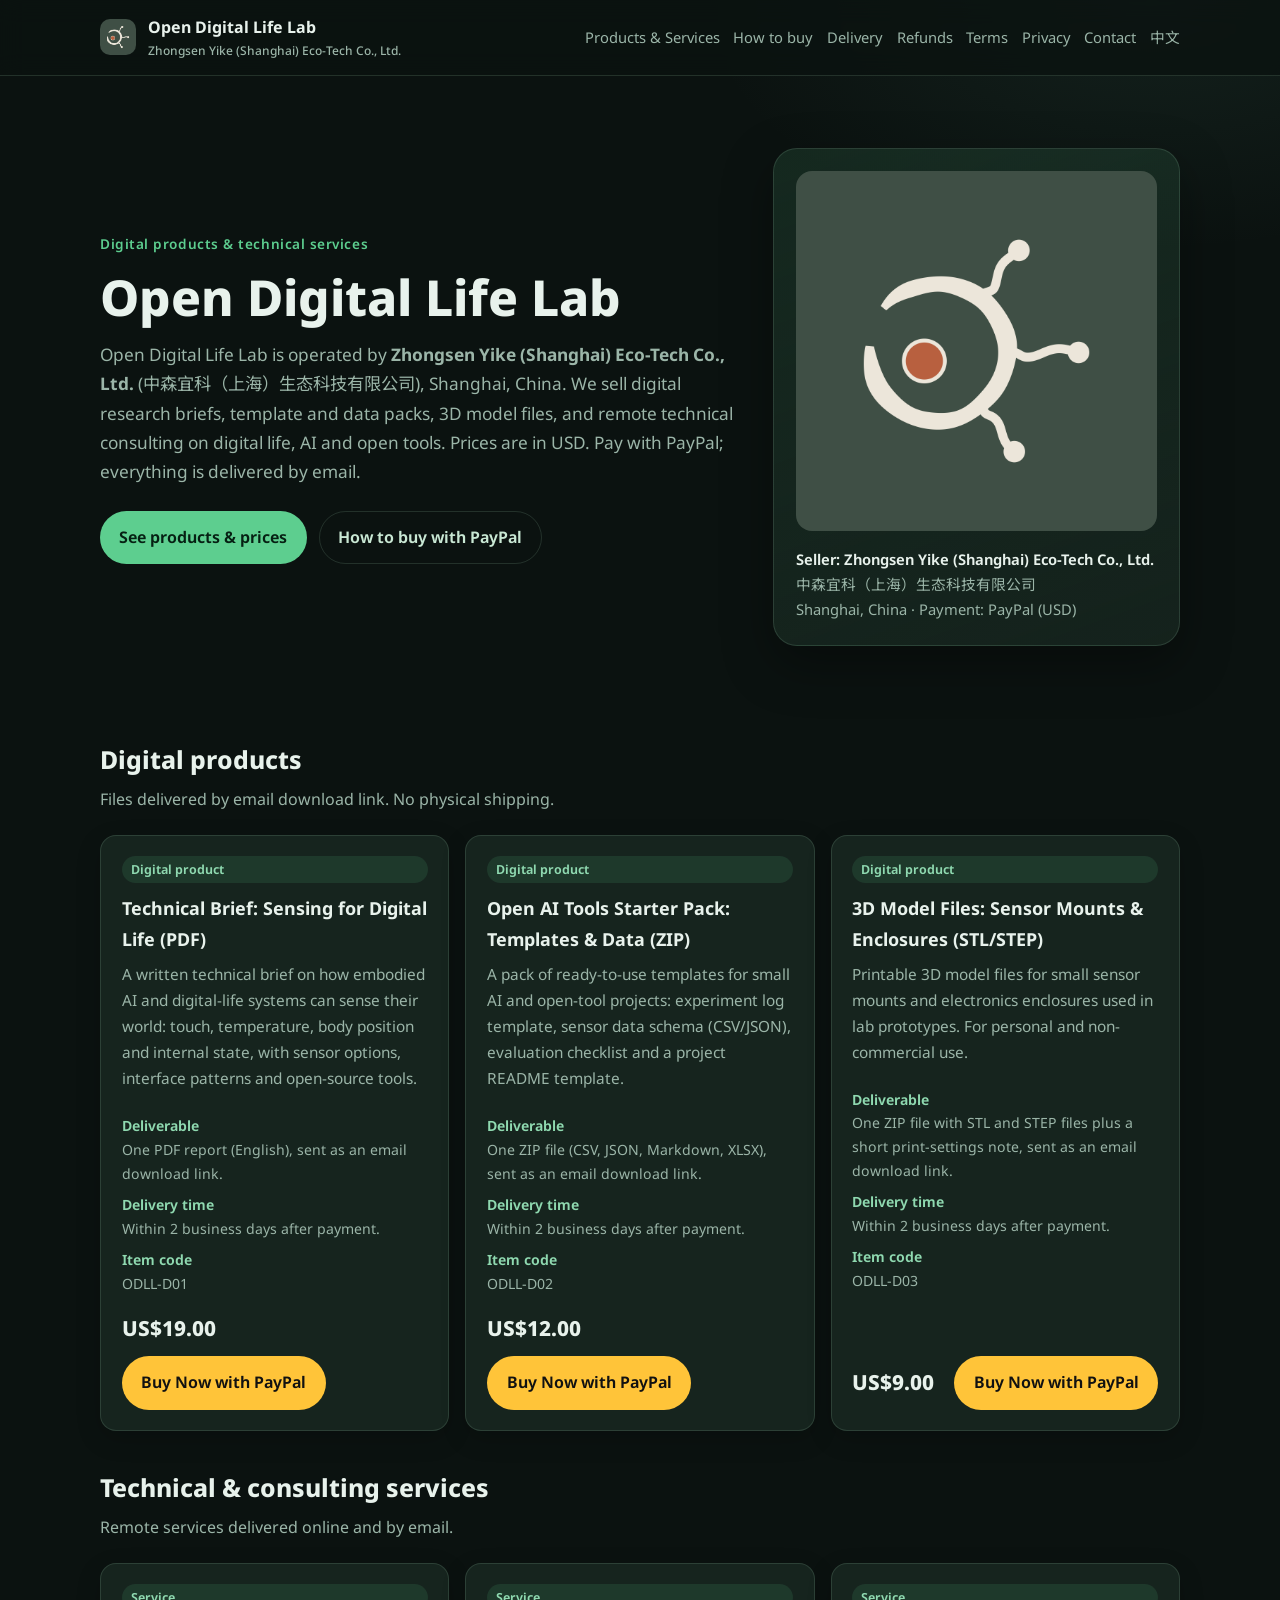
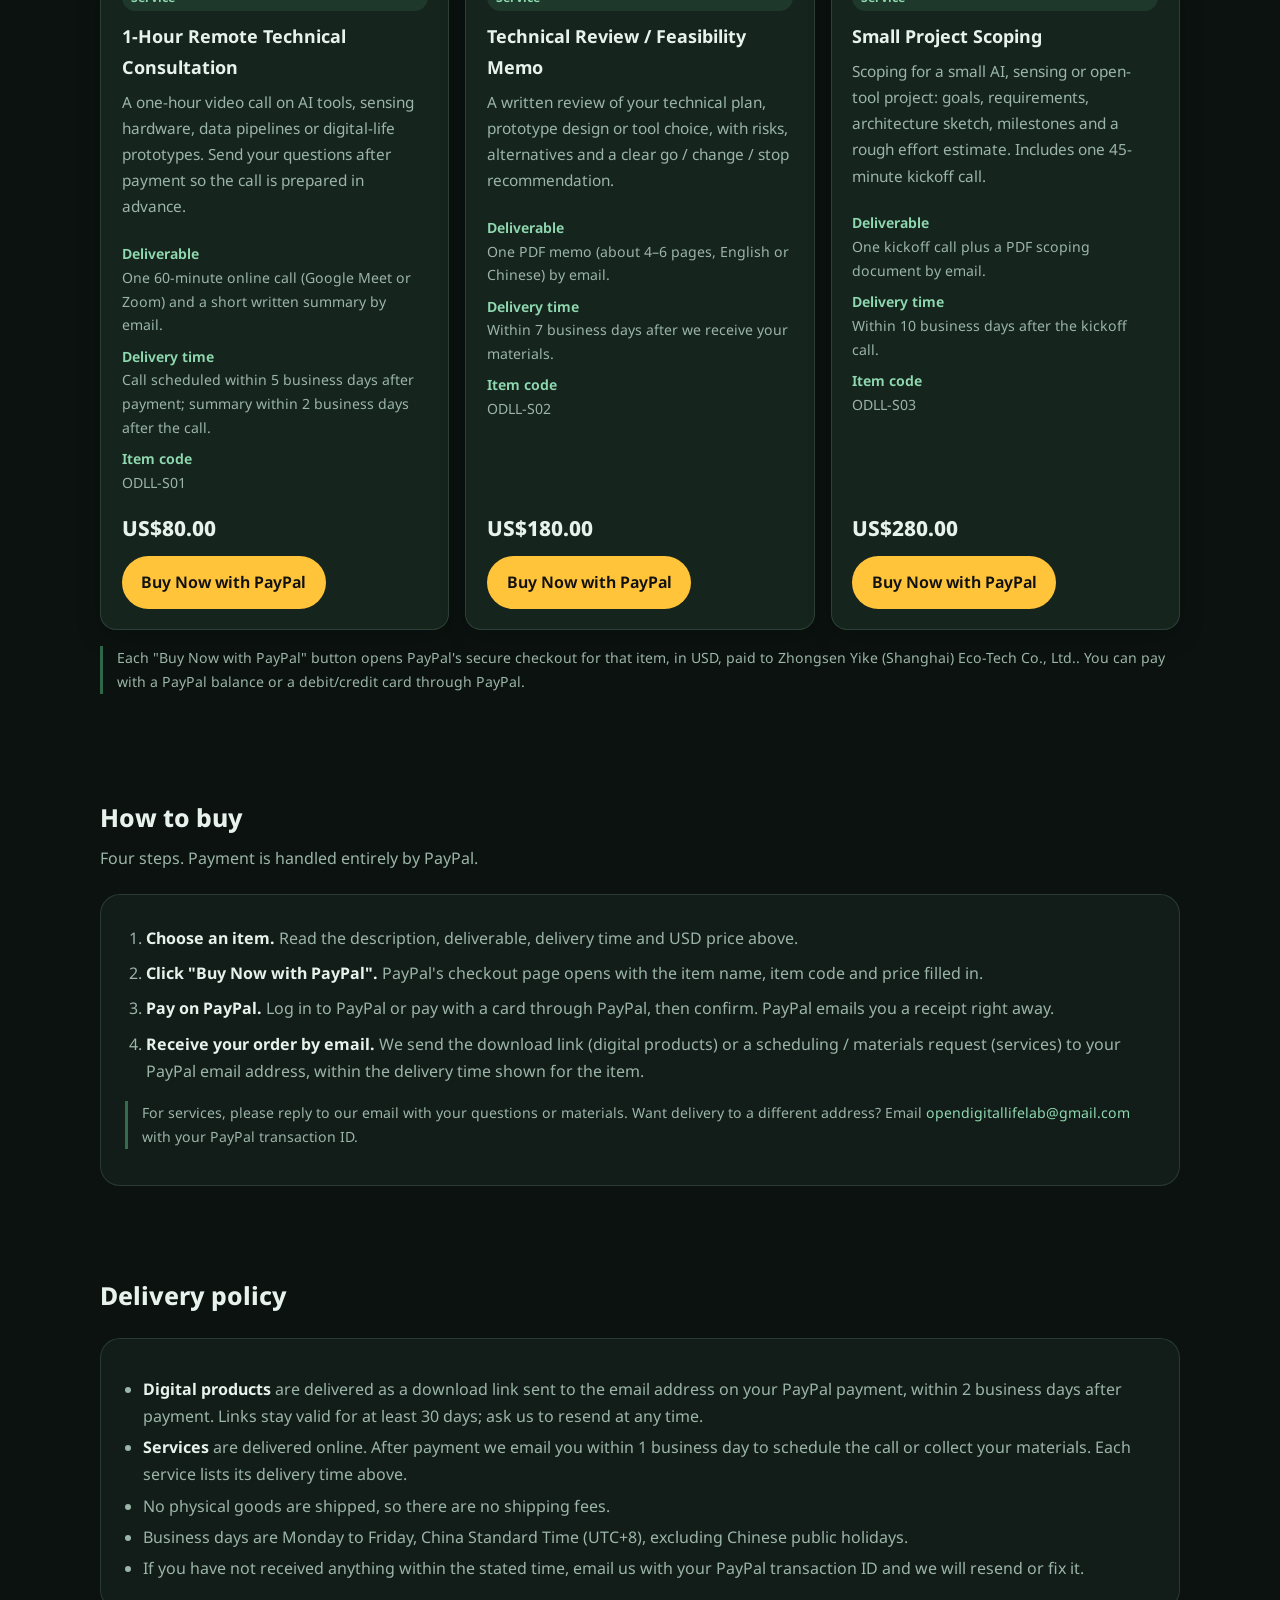
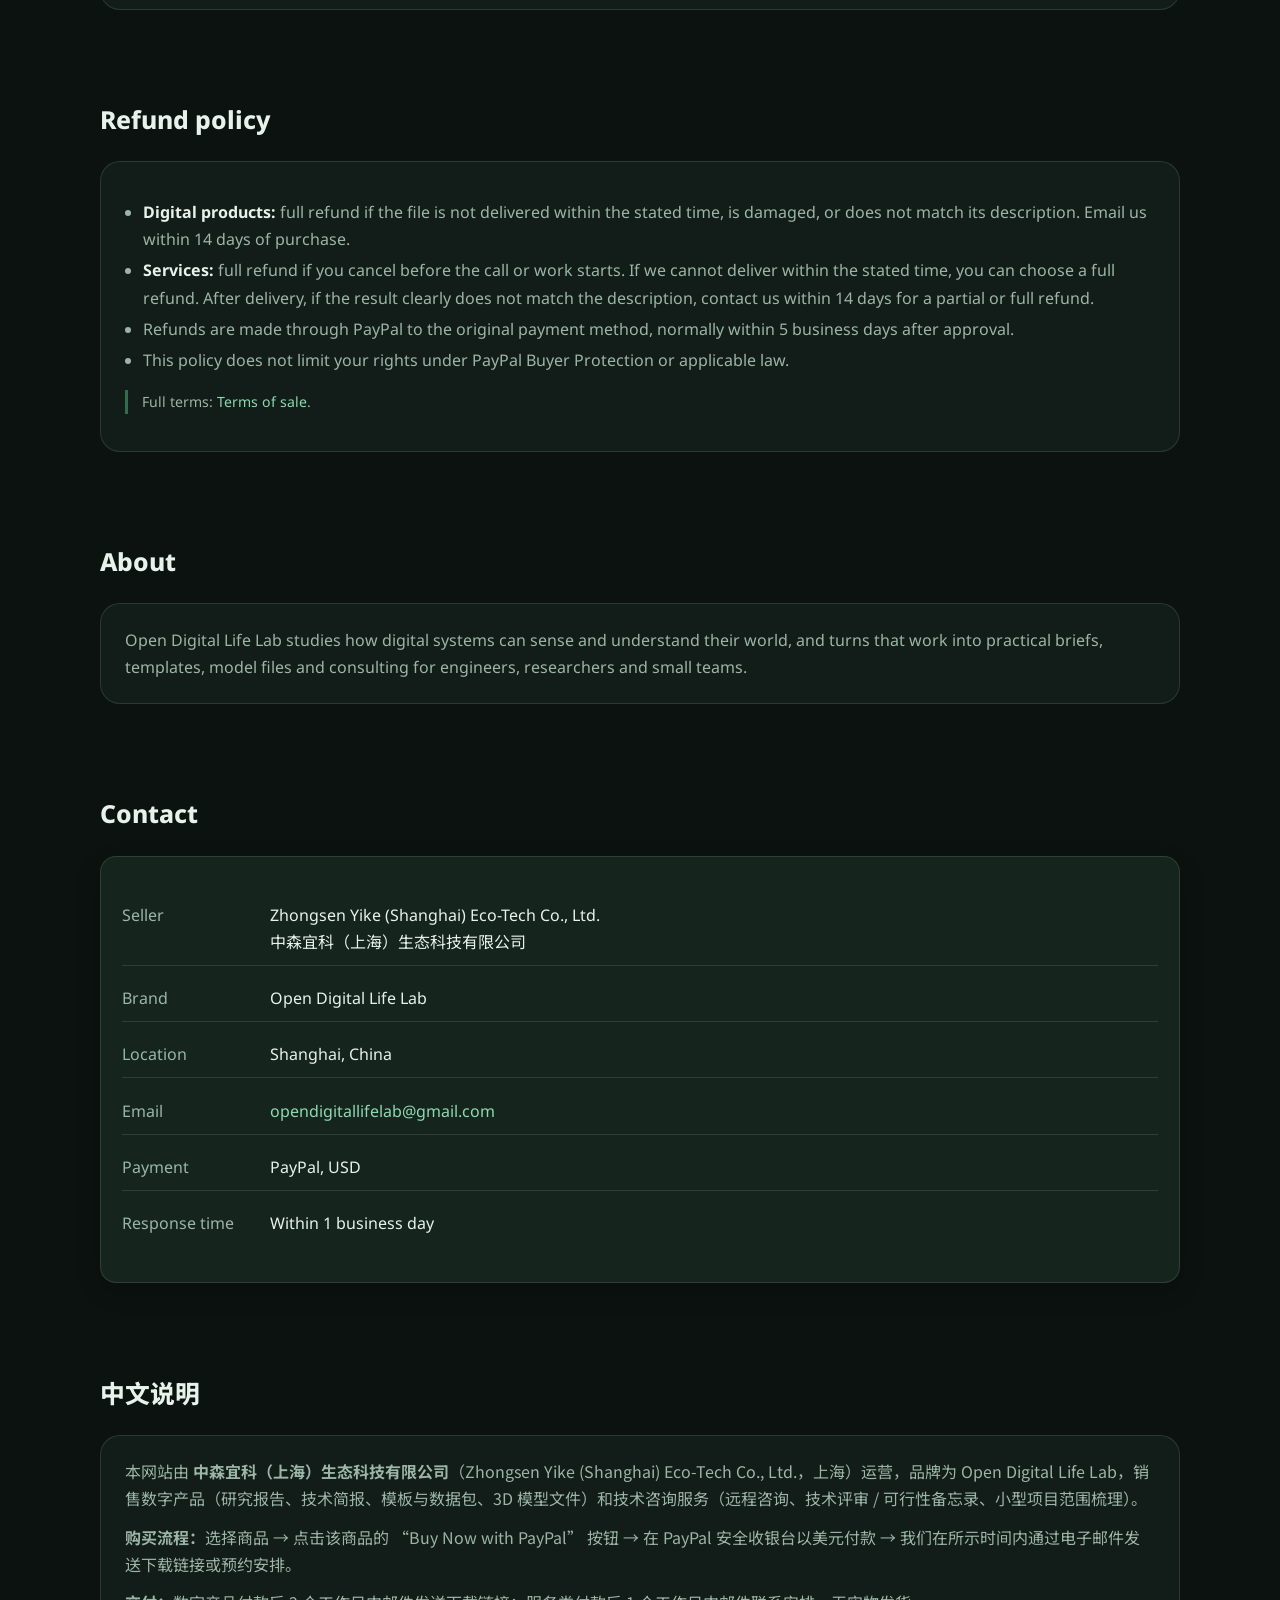
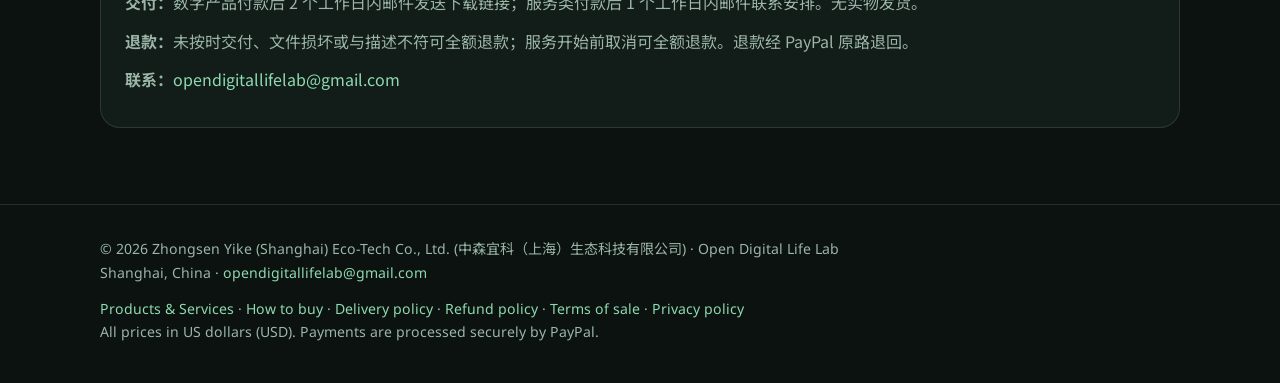
==== commit de70a16b: "Shop site: digital products and technical services with PayPal Buy Now (USD), how to buy, delivery, " ====
--- a/index.html
+++ b/index.html
@@ -3,32 +3,37 @@
 <head>
   <meta charset="utf-8" />
   <meta name="viewport" content="width=device-width, initial-scale=1" />
-  <title>Open Digital Life Lab · Physis Forge</title>
-  <meta name="description" content="Open Digital Life Lab is the public research page of Physis Forge: Cell Paradigm (cognition) and Aisthesis — Ground (perception). Digital life that can sense and understand its world." />
-  <meta property="og:title" content="Open Digital Life Lab · Physis Forge" />
-  <meta property="og:description" content="Digital life that can sense and understand its world. Cell Paradigm × Aisthesis." />
+  <title>Open Digital Life Lab · Digital products &amp; technical services · Zhongsen Yike (Shanghai) Eco-Tech Co., Ltd.</title>
+  <meta name="description" content="Open Digital Life Lab, operated by Zhongsen Yike (Shanghai) Eco-Tech Co., Ltd., sells digital research briefs, template packs, 3D model files and remote technical consulting. Prices in USD, payment by PayPal, delivery by email." />
+  <meta property="og:title" content="Open Digital Life Lab · Digital products &amp; technical services · Zhongsen Yike (Shanghai) Eco-Tech Co., Ltd." />
+  <meta property="og:description" content="Open Digital Life Lab, operated by Zhongsen Yike (Shanghai) Eco-Tech Co., Ltd., sells digital research briefs, template packs, 3D model files and remote technical consulting. Prices in USD, payment by PayPal, delivery by email." />
   <meta property="og:image" content="assets/og-cover.png" />
   <meta name="theme-color" content="#0b1210" />
   <link rel="icon" href="assets/logo.png" type="image/png" />
   <link rel="preconnect" href="https://fonts.googleapis.com" />
   <link rel="preconnect" href="https://fonts.gstatic.com" crossorigin />
-  <link href="https://fonts.googleapis.com/css2?family=Noto+Sans:wght@400;500;650;700;800&display=swap" rel="stylesheet" />
+  <link href="https://fonts.googleapis.com/css2?family=Noto+Sans:wght@400;500;650;700;800&family=Noto+Sans+SC:wght@400;500;700&display=swap" rel="stylesheet" />
   <link rel="stylesheet" href="styles.css" />
 </head>
 <body>
   <header class="nav">
     <div class="wrap nav-inner">
-      <a class="brand" href="#top">
+      <a class="brand" href="index.html#top">
         <img src="assets/logo.png" alt="Open Digital Life Lab logo" width="36" height="36" />
         <span>
           Open Digital Life Lab
-          <small>Physis Forge</small>
+          <small>Zhongsen Yike (Shanghai) Eco-Tech Co., Ltd.</small>
         </span>
       </a>
       <nav class="nav-links" aria-label="Page">
-        <a href="#about">About</a>
-        <a href="#projects">Research</a>
-        <a href="#contact">Contact</a>
+        <a href="index.html#products">Products &amp; Services</a>
+        <a href="index.html#how-to-buy">How to buy</a>
+        <a href="index.html#delivery">Delivery</a>
+        <a href="index.html#refunds">Refunds</a>
+        <a href="terms.html">Terms</a>
+        <a href="privacy.html">Privacy</a>
+        <a href="index.html#contact">Contact</a>
+        <a href="index.html#zh">中文</a>
       </nav>
     </div>
   </header>
@@ -36,89 +41,215 @@
   <main id="top">
     <section class="wrap hero">
       <div>
-        <div class="eyebrow">Open research</div>
-        <h1>Physis Forge</h1>
+        <div class="eyebrow">Digital products &amp; technical services</div>
+        <h1>Open Digital Life Lab</h1>
         <p class="lead">
-          Open Digital Life Lab is the public research page of Physis Forge.
-          We ask how life arises, and we work toward digital life that can sense and understand its world,
-          through two connected lines: <strong>Cell Paradigm</strong> (cognition) and <strong>Aisthesis — Ground</strong> (perception).
+          Open Digital Life Lab is operated by <strong>Zhongsen Yike (Shanghai) Eco-Tech Co., Ltd.</strong> (中森宜科（上海）生态科技有限公司), Shanghai, China.
+          We sell digital research briefs, template and data packs, 3D model files, and remote technical consulting
+          on digital life, AI and open tools. Prices are in USD. Pay with PayPal; everything is delivered by email.
         </p>
         <div class="cta-row">
-          <a class="btn btn-primary" href="#projects">See research lines</a>
-          <a class="btn btn-ghost" href="#contact">Contact</a>
-        </div>
-      </div>
-      <aside class="hero-card" aria-label="Brand card">
+          <a class="btn btn-primary" href="#products">See products &amp; prices</a>
+          <a class="btn btn-ghost" href="#how-to-buy">How to buy with PayPal</a>
+        </div>
+      </div>
+      <aside class="hero-card" aria-label="Seller card">
         <img src="assets/logo.png" alt="Open Digital Life Lab" />
         <div class="meta">
-          <strong>Open Digital Life Lab</strong><br />
-          Physis Forge · Cell Paradigm × Aisthesis
+          <strong>Seller: Zhongsen Yike (Shanghai) Eco-Tech Co., Ltd.</strong><br />
+          中森宜科（上海）生态科技有限公司<br />
+          Shanghai, China · Payment: PayPal (USD)
         </div>
       </aside>
     </section>
 
+    <section id="products">
+      <div class="wrap">
+        <div class="section-head">
+          <h2>Digital products</h2>
+          <p>Files delivered by email download link. No physical shipping.</p>
+        </div>
+        <div class="grid-3">
+          <article class="card product" id="odll-d01">
+            <span class="tag">Digital product</span>
+            <h3>Technical Brief: Sensing for Digital Life (PDF)</h3>
+            <p>A written technical brief on how embodied AI and digital-life systems can sense their world: touch, temperature, body position and internal state, with sensor options, interface patterns and open-source tools.</p>
+            <dl class="pdl">
+              <dt>Deliverable</dt><dd>One PDF report (English), sent as an email download link.</dd>
+              <dt>Delivery time</dt><dd>Within 2 business days after payment.</dd>
+              <dt>Item code</dt><dd>ODLL-D01</dd>
+            </dl>
+            <div class="buy-row">
+              <span class="price">US$19.00</span>
+              <a class="btn btn-paypal" href="https://www.paypal.com/cgi-bin/webscr?cmd=_xclick&amp;business=lvhuan.oversea@gmail.com&amp;item_name=Technical+Brief:+Sensing+for+Digital+Life+%28PDF%29&amp;item_number=ODLL-D01&amp;amount=19.00&amp;currency_code=USD&amp;quantity=1&amp;no_shipping=1&amp;charset=utf-8&amp;lc=US&amp;return=https://zouting1973-sg.github.io/opendigitallifelab/thanks.html&amp;cancel_return=https://zouting1973-sg.github.io/opendigitallifelab/%23products" target="_blank" rel="noopener">Buy Now with PayPal</a>
+            </div>
+          </article>
+          <article class="card product" id="odll-d02">
+            <span class="tag">Digital product</span>
+            <h3>Open AI Tools Starter Pack: Templates &amp; Data (ZIP)</h3>
+            <p>A pack of ready-to-use templates for small AI and open-tool projects: experiment log template, sensor data schema (CSV/JSON), evaluation checklist and a project README template.</p>
+            <dl class="pdl">
+              <dt>Deliverable</dt><dd>One ZIP file (CSV, JSON, Markdown, XLSX), sent as an email download link.</dd>
+              <dt>Delivery time</dt><dd>Within 2 business days after payment.</dd>
+              <dt>Item code</dt><dd>ODLL-D02</dd>
+            </dl>
+            <div class="buy-row">
+              <span class="price">US$12.00</span>
+              <a class="btn btn-paypal" href="https://www.paypal.com/cgi-bin/webscr?cmd=_xclick&amp;business=lvhuan.oversea@gmail.com&amp;item_name=Open+AI+Tools+Starter+Pack:+Templates+%26+Data+%28ZIP%29&amp;item_number=ODLL-D02&amp;amount=12.00&amp;currency_code=USD&amp;quantity=1&amp;no_shipping=1&amp;charset=utf-8&amp;lc=US&amp;return=https://zouting1973-sg.github.io/opendigitallifelab/thanks.html&amp;cancel_return=https://zouting1973-sg.github.io/opendigitallifelab/%23products" target="_blank" rel="noopener">Buy Now with PayPal</a>
+            </div>
+          </article>
+          <article class="card product" id="odll-d03">
+            <span class="tag">Digital product</span>
+            <h3>3D Model Files: Sensor Mounts &amp; Enclosures (STL/STEP)</h3>
+            <p>Printable 3D model files for small sensor mounts and electronics enclosures used in lab prototypes. For personal and non-commercial use.</p>
+            <dl class="pdl">
+              <dt>Deliverable</dt><dd>One ZIP file with STL and STEP files plus a short print-settings note, sent as an email download link.</dd>
+              <dt>Delivery time</dt><dd>Within 2 business days after payment.</dd>
+              <dt>Item code</dt><dd>ODLL-D03</dd>
+            </dl>
+            <div class="buy-row">
+              <span class="price">US$9.00</span>
+              <a class="btn btn-paypal" href="https://www.paypal.com/cgi-bin/webscr?cmd=_xclick&amp;business=lvhuan.oversea@gmail.com&amp;item_name=3D+Model+Files:+Sensor+Mounts+%26+Enclosures+%28STL/STEP%29&amp;item_number=ODLL-D03&amp;amount=9.00&amp;currency_code=USD&amp;quantity=1&amp;no_shipping=1&amp;charset=utf-8&amp;lc=US&amp;return=https://zouting1973-sg.github.io/opendigitallifelab/thanks.html&amp;cancel_return=https://zouting1973-sg.github.io/opendigitallifelab/%23products" target="_blank" rel="noopener">Buy Now with PayPal</a>
+            </div>
+          </article>
+        </div>
+        <div class="section-head" style="margin-top:2.2rem">
+          <h2>Technical &amp; consulting services</h2>
+          <p>Remote services delivered online and by email.</p>
+        </div>
+        <div class="grid-3">
+          <article class="card product" id="odll-s01">
+            <span class="tag">Service</span>
+            <h3>1-Hour Remote Technical Consultation</h3>
+            <p>A one-hour video call on AI tools, sensing hardware, data pipelines or digital-life prototypes. Send your questions after payment so the call is prepared in advance.</p>
+            <dl class="pdl">
+              <dt>Deliverable</dt><dd>One 60-minute online call (Google Meet or Zoom) and a short written summary by email.</dd>
+              <dt>Delivery time</dt><dd>Call scheduled within 5 business days after payment; summary within 2 business days after the call.</dd>
+              <dt>Item code</dt><dd>ODLL-S01</dd>
+            </dl>
+            <div class="buy-row">
+              <span class="price">US$80.00</span>
+              <a class="btn btn-paypal" href="https://www.paypal.com/cgi-bin/webscr?cmd=_xclick&amp;business=lvhuan.oversea@gmail.com&amp;item_name=1-Hour+Remote+Technical+Consultation&amp;item_number=ODLL-S01&amp;amount=80.00&amp;currency_code=USD&amp;quantity=1&amp;no_shipping=1&amp;charset=utf-8&amp;lc=US&amp;return=https://zouting1973-sg.github.io/opendigitallifelab/thanks.html&amp;cancel_return=https://zouting1973-sg.github.io/opendigitallifelab/%23products" target="_blank" rel="noopener">Buy Now with PayPal</a>
+            </div>
+          </article>
+          <article class="card product" id="odll-s02">
+            <span class="tag">Service</span>
+            <h3>Technical Review / Feasibility Memo</h3>
+            <p>A written review of your technical plan, prototype design or tool choice, with risks, alternatives and a clear go / change / stop recommendation.</p>
+            <dl class="pdl">
+              <dt>Deliverable</dt><dd>One PDF memo (about 4–6 pages, English or Chinese) by email.</dd>
+              <dt>Delivery time</dt><dd>Within 7 business days after we receive your materials.</dd>
+              <dt>Item code</dt><dd>ODLL-S02</dd>
+            </dl>
+            <div class="buy-row">
+              <span class="price">US$180.00</span>
+              <a class="btn btn-paypal" href="https://www.paypal.com/cgi-bin/webscr?cmd=_xclick&amp;business=lvhuan.oversea@gmail.com&amp;item_name=Technical+Review+/+Feasibility+Memo&amp;item_number=ODLL-S02&amp;amount=180.00&amp;currency_code=USD&amp;quantity=1&amp;no_shipping=1&amp;charset=utf-8&amp;lc=US&amp;return=https://zouting1973-sg.github.io/opendigitallifelab/thanks.html&amp;cancel_return=https://zouting1973-sg.github.io/opendigitallifelab/%23products" target="_blank" rel="noopener">Buy Now with PayPal</a>
+            </div>
+          </article>
+          <article class="card product" id="odll-s03">
+            <span class="tag">Service</span>
+            <h3>Small Project Scoping</h3>
+            <p>Scoping for a small AI, sensing or open-tool project: goals, requirements, architecture sketch, milestones and a rough effort estimate. Includes one 45-minute kickoff call.</p>
+            <dl class="pdl">
+              <dt>Deliverable</dt><dd>One kickoff call plus a PDF scoping document by email.</dd>
+              <dt>Delivery time</dt><dd>Within 10 business days after the kickoff call.</dd>
+              <dt>Item code</dt><dd>ODLL-S03</dd>
+            </dl>
+            <div class="buy-row">
+              <span class="price">US$280.00</span>
+              <a class="btn btn-paypal" href="https://www.paypal.com/cgi-bin/webscr?cmd=_xclick&amp;business=lvhuan.oversea@gmail.com&amp;item_name=Small+Project+Scoping&amp;item_number=ODLL-S03&amp;amount=280.00&amp;currency_code=USD&amp;quantity=1&amp;no_shipping=1&amp;charset=utf-8&amp;lc=US&amp;return=https://zouting1973-sg.github.io/opendigitallifelab/thanks.html&amp;cancel_return=https://zouting1973-sg.github.io/opendigitallifelab/%23products" target="_blank" rel="noopener">Buy Now with PayPal</a>
+            </div>
+          </article>
+        </div>
+        <p class="note">Each "Buy Now with PayPal" button opens PayPal's secure checkout for that item, in USD, paid to Zhongsen Yike (Shanghai) Eco-Tech Co., Ltd.. You can pay with a PayPal balance or a debit/credit card through PayPal.</p>
+      </div>
+    </section>
+
+    <section id="how-to-buy">
+      <div class="wrap">
+        <div class="section-head">
+          <h2>How to buy</h2>
+          <p>Four steps. Payment is handled entirely by PayPal.</p>
+        </div>
+        <div class="panel">
+          <ol class="steps">
+            <li><strong>Choose an item.</strong> Read the description, deliverable, delivery time and USD price above.</li>
+            <li><strong>Click "Buy Now with PayPal".</strong> PayPal's checkout page opens with the item name, item code and price filled in.</li>
+            <li><strong>Pay on PayPal.</strong> Log in to PayPal or pay with a card through PayPal, then confirm. PayPal emails you a receipt right away.</li>
+            <li><strong>Receive your order by email.</strong> We send the download link (digital products) or a scheduling / materials request (services) to your PayPal email address, within the delivery time shown for the item.</li>
+          </ol>
+          <p class="note">For services, please reply to our email with your questions or materials. Want delivery to a different address? Email <a href="mailto:opendigitallifelab@gmail.com">opendigitallifelab@gmail.com</a> with your PayPal transaction ID.</p>
+        </div>
+      </div>
+    </section>
+
+    <section id="delivery">
+      <div class="wrap">
+        <div class="section-head"><h2>Delivery policy</h2></div>
+        <div class="panel">
+          <ul class="list">
+            <li><strong>Digital products</strong> are delivered as a download link sent to the email address on your PayPal payment, within 2 business days after payment. Links stay valid for at least 30 days; ask us to resend at any time.</li>
+            <li><strong>Services</strong> are delivered online. After payment we email you within 1 business day to schedule the call or collect your materials. Each service lists its delivery time above.</li>
+            <li>No physical goods are shipped, so there are no shipping fees.</li>
+            <li>Business days are Monday to Friday, China Standard Time (UTC+8), excluding Chinese public holidays.</li>
+            <li>If you have not received anything within the stated time, email us with your PayPal transaction ID and we will resend or fix it.</li>
+          </ul>
+        </div>
+      </div>
+    </section>
+
+    <section id="refunds">
+      <div class="wrap">
+        <div class="section-head"><h2>Refund policy</h2></div>
+        <div class="panel">
+          <ul class="list">
+            <li><strong>Digital products:</strong> full refund if the file is not delivered within the stated time, is damaged, or does not match its description. Email us within 14 days of purchase.</li>
+            <li><strong>Services:</strong> full refund if you cancel before the call or work starts. If we cannot deliver within the stated time, you can choose a full refund. After delivery, if the result clearly does not match the description, contact us within 14 days for a partial or full refund.</li>
+            <li>Refunds are made through PayPal to the original payment method, normally within 5 business days after approval.</li>
+            <li>This policy does not limit your rights under PayPal Buyer Protection or applicable law.</li>
+          </ul>
+          <p class="note">Full terms: <a href="terms.html">Terms of sale</a>.</p>
+        </div>
+      </div>
+    </section>
+
     <section id="about">
       <div class="wrap">
-        <div class="section-head">
-          <h2>About</h2>
-          <p>A public account of the question the lab works on: how digital life might sense its world and come to understand it.</p>
-        </div>
-        <div class="panel">
-          <p style="margin:0 0 0.85rem;color:var(--muted)">
-            <strong style="color:var(--text)">Vision — Physis Forge.</strong>
-            We ask how life arises, and we forge digital life that can sense and understand its world.
+        <div class="section-head"><h2>About</h2></div>
+        <div class="panel">
+          <p style="margin:0;color:var(--muted)">
+            Open Digital Life Lab studies how digital systems can sense and understand their world, and turns that work into
+            practical briefs, templates, model files and consulting for engineers, researchers and small teams.
           </p>
-          <p style="margin:0;color:var(--muted)">
-            Two independent research lines, joined by clear interfaces.
-            What Aisthesis senses becomes what Cell Paradigm can learn from.
-            Incomplete sensing leads to biased understanding, so we prioritize hard closed loops first.
-          </p>
-        </div>
-      </div>
-    </section>
-
-    <section id="projects">
-      <div class="wrap">
-        <div class="section-head">
-          <h2>Research lines</h2>
-          <p>Two public tracks. What Aisthesis senses becomes what Cell Paradigm can learn from.</p>
-        </div>
-        <div class="grid-2">
-          <article class="card">
-            <span class="tag">Cognition</span>
-            <h3>Cell Paradigm</h3>
-            <p>A layered paradigm for how a digital organism builds models of itself and its surroundings.</p>
-            <ul class="list">
-              <li>Layered cognition interfaces</li>
-              <li>Observable sense-learn loops</li>
-              <li>Clear join to Aisthesis</li>
-            </ul>
-          </article>
-          <article class="card">
-            <span class="tag">Perception</span>
-            <h3>Aisthesis — Ground</h3>
-            <p>Real sensing first: touch, temperature, body position and internal state, as hard closed loops.</p>
-            <ul class="list">
-              <li>Force / touch, temperature, damage</li>
-              <li>Proprioception and interoception</li>
-              <li>Structured event bus and declared blind spots</li>
-            </ul>
-          </article>
         </div>
       </div>
     </section>
 
     <section id="contact">
       <div class="wrap">
-        <div class="section-head">
-          <h2>Contact</h2>
-          <p>Questions about the research by email. Public signature: The Physis Forge team.</p>
-        </div>
+        <div class="section-head"><h2>Contact</h2></div>
         <div class="card">
-          <p style="margin:0;color:var(--muted)">
-            Email: <a href="mailto:opendigitallifelab@gmail.com">opendigitallifelab@gmail.com</a><br />
-            GitHub: <a href="https://github.com/zouting1973-sg/opendigitallifelab" target="_blank" rel="noopener noreferrer">zouting1973-sg/opendigitallifelab</a>
-          </p>
+          <dl class="kv">
+            <div class="kv-row"><dt>Seller</dt><dd>Zhongsen Yike (Shanghai) Eco-Tech Co., Ltd.<br />中森宜科（上海）生态科技有限公司</dd></div>
+            <div class="kv-row"><dt>Brand</dt><dd>Open Digital Life Lab</dd></div>
+            <div class="kv-row"><dt>Location</dt><dd>Shanghai, China</dd></div>
+            <div class="kv-row"><dt>Email</dt><dd><a href="mailto:opendigitallifelab@gmail.com">opendigitallifelab@gmail.com</a></dd></div>
+            <div class="kv-row"><dt>Payment</dt><dd>PayPal, USD</dd></div>
+            <div class="kv-row"><dt>Response time</dt><dd>Within 1 business day</dd></div>
+          </dl>
+        </div>
+      </div>
+    </section>
+
+    <section id="zh" lang="zh-Hans" class="zh">
+      <div class="wrap">
+        <div class="section-head"><h2>中文说明</h2></div>
+        <div class="panel">
+          <p>本网站由 <strong>中森宜科（上海）生态科技有限公司</strong>（Zhongsen Yike (Shanghai) Eco-Tech Co., Ltd.，上海）运营，品牌为 Open Digital Life Lab，销售数字产品（研究报告、技术简报、模板与数据包、3D 模型文件）和技术咨询服务（远程咨询、技术评审 / 可行性备忘录、小型项目范围梳理）。</p>
+          <p><strong>购买流程：</strong>选择商品 → 点击该商品的 “Buy Now with PayPal” 按钮 → 在 PayPal 安全收银台以美元付款 → 我们在所示时间内通过电子邮件发送下载链接或预约安排。</p>
+          <p><strong>交付：</strong>数字产品付款后 2 个工作日内邮件发送下载链接；服务类付款后 1 个工作日内邮件联系安排。无实物发货。</p>
+          <p><strong>退款：</strong>未按时交付、文件损坏或与描述不符可全额退款；服务开始前取消可全额退款。退款经 PayPal 原路退回。</p>
+          <p><strong>联系：</strong><a href="mailto:opendigitallifelab@gmail.com">opendigitallifelab@gmail.com</a></p>
         </div>
       </div>
     </section>
@@ -126,10 +257,16 @@
 
   <footer>
     <div class="wrap">
-      <div>© Open Digital Life Lab · Physis Forge</div>
-      <div>— The Physis Forge team</div>
+      <div>© 2026 Zhongsen Yike (Shanghai) Eco-Tech Co., Ltd. (中森宜科（上海）生态科技有限公司) · Open Digital Life Lab</div>
+      <div>Shanghai, China · <a href="mailto:opendigitallifelab@gmail.com">opendigitallifelab@gmail.com</a></div>
       <div class="sources">
-        Public English research page for Physis Forge, Cell Paradigm, and Aisthesis.
+        <a href="index.html#products">Products &amp; Services</a> ·
+        <a href="index.html#how-to-buy">How to buy</a> ·
+        <a href="index.html#delivery">Delivery policy</a> ·
+        <a href="index.html#refunds">Refund policy</a> ·
+        <a href="terms.html">Terms of sale</a> ·
+        <a href="privacy.html">Privacy policy</a><br />
+        All prices in US dollars (USD). Payments are processed securely by PayPal.
       </div>
     </div>
   </footer>
--- a/styles.css
+++ b/styles.css
@@ -11,7 +11,7 @@
   --radius: 16px;
   --shadow: 0 18px 50px rgba(0, 0, 0, 0.35);
   --max: 1080px;
-  --font: "Noto Sans SC", "Source Han Sans SC", "PingFang SC", "Microsoft YaHei",
+  --font: "Noto Sans", "Noto Sans SC", "Source Han Sans SC", "PingFang SC", "Microsoft YaHei",
     system-ui, -apple-system, sans-serif;
 }
 
@@ -148,25 +148,24 @@
 .kv-row dt { color: var(--muted); }
 .kv-row dd { margin: 0; }
 
-.channels a.channel,
-.channels .channel {
-  display: flex; flex-direction: column; gap: 0.35rem;
-  text-decoration: none; color: inherit;
-  transition: border-color 0.15s, transform 0.15s;
-}
-.channels a.channel:hover {
-  border-color: var(--accent);
-  transform: translateY(-2px);
-  text-decoration: none;
-}
-.channels .channel-soon {
-  opacity: 0.92;
-  cursor: default;
-}
-.channels .channel-soon .url { color: var(--muted); }
-.channels .name { font-weight: 700; color: var(--text); }
-.channels .url { color: var(--accent-2); font-size: 0.86rem; word-break: break-all; }
-
+.product { display: flex; flex-direction: column; }
+.pdl { margin: 0.9rem 0 1rem; font-size: 0.88rem; }
+.pdl dt { color: var(--accent-2); font-weight: 650; margin-top: 0.45rem; }
+.pdl dd { margin: 0; color: var(--muted); }
+.buy-row { margin-top: auto; display: flex; flex-wrap: wrap; align-items: center; justify-content: space-between; gap: 0.6rem; }
+.price { font-size: 1.3rem; font-weight: 800; color: var(--text); }
+.btn-paypal { background: #ffc439; color: #111; }
+.btn-paypal:hover { filter: brightness(1.05); text-decoration: none; }
+.steps { margin: 0; padding-left: 1.3rem; color: var(--muted); }
+.steps li { margin: 0.5rem 0; }
+.steps strong, .list strong { color: var(--text); }
+.zh, .zh * { font-family: "Noto Sans SC", "Noto Sans CJK SC", "Source Han Sans SC", sans-serif; }
+.zh p { color: var(--muted); margin: 0 0 0.7rem; }
+.doc { max-width: 48rem; }
+.doc h1 { font-size: 2rem; margin: 0 0 0.3rem; }
+.doc h2 { font-size: 1.15rem; margin: 1.6rem 0 0.4rem; }
+.doc p { color: var(--muted); }
+.muted { color: var(--muted); }
 .note {
   margin-top: 1rem; font-size: 0.88rem; color: var(--muted);
   border-left: 3px solid rgba(93,206,143,0.45); padding-left: 0.85rem;
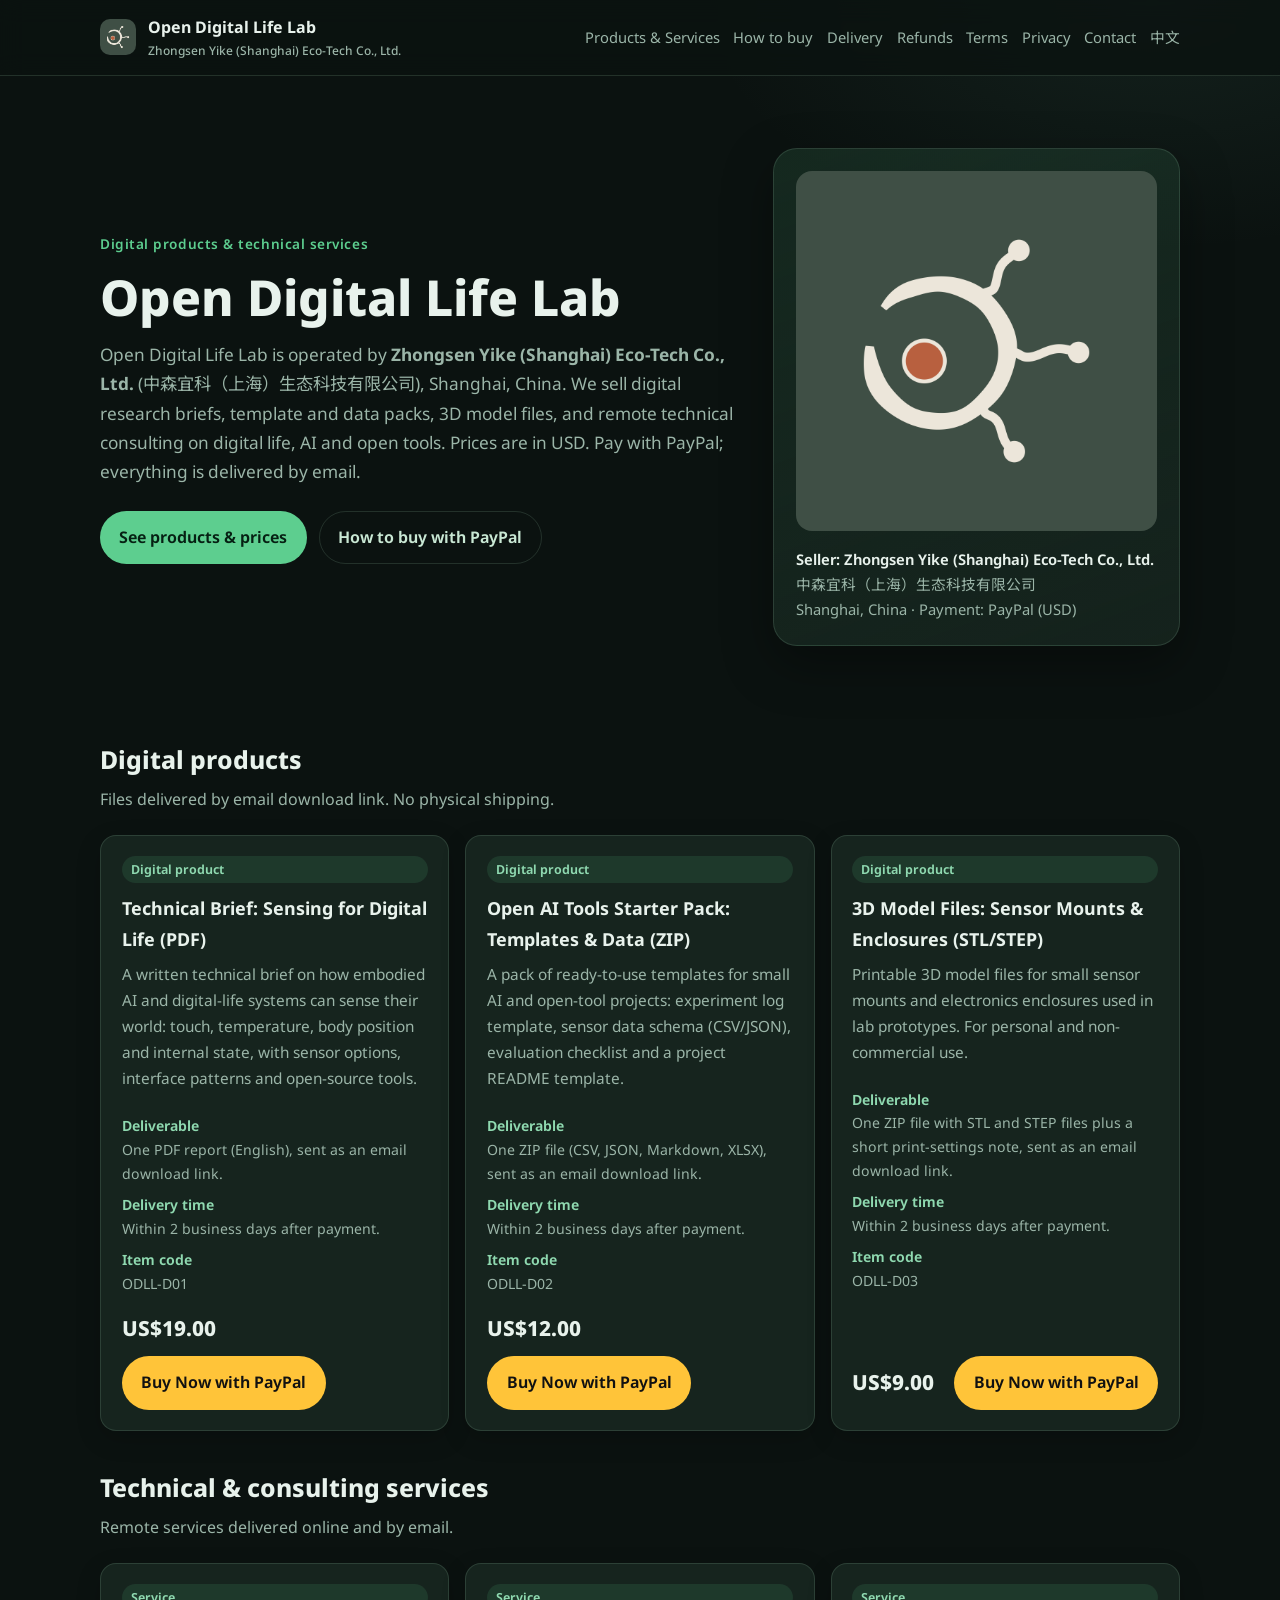
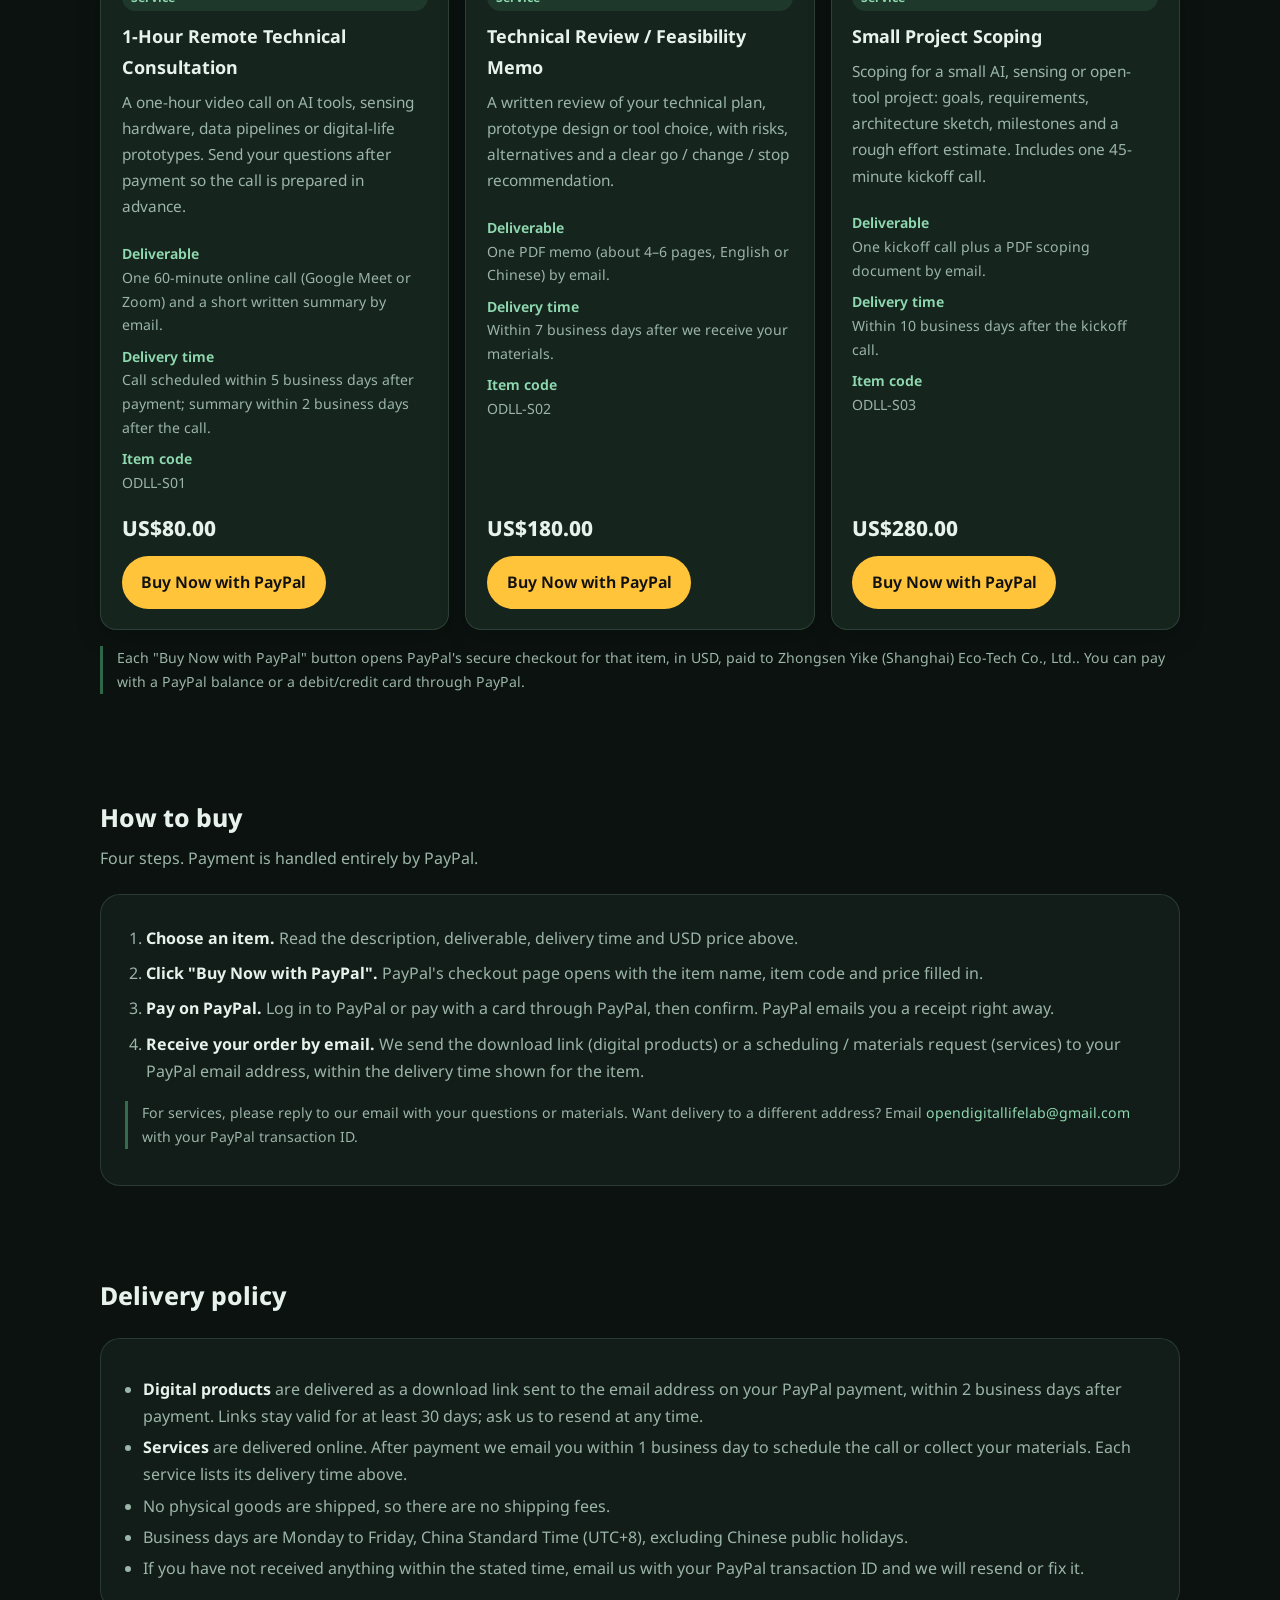
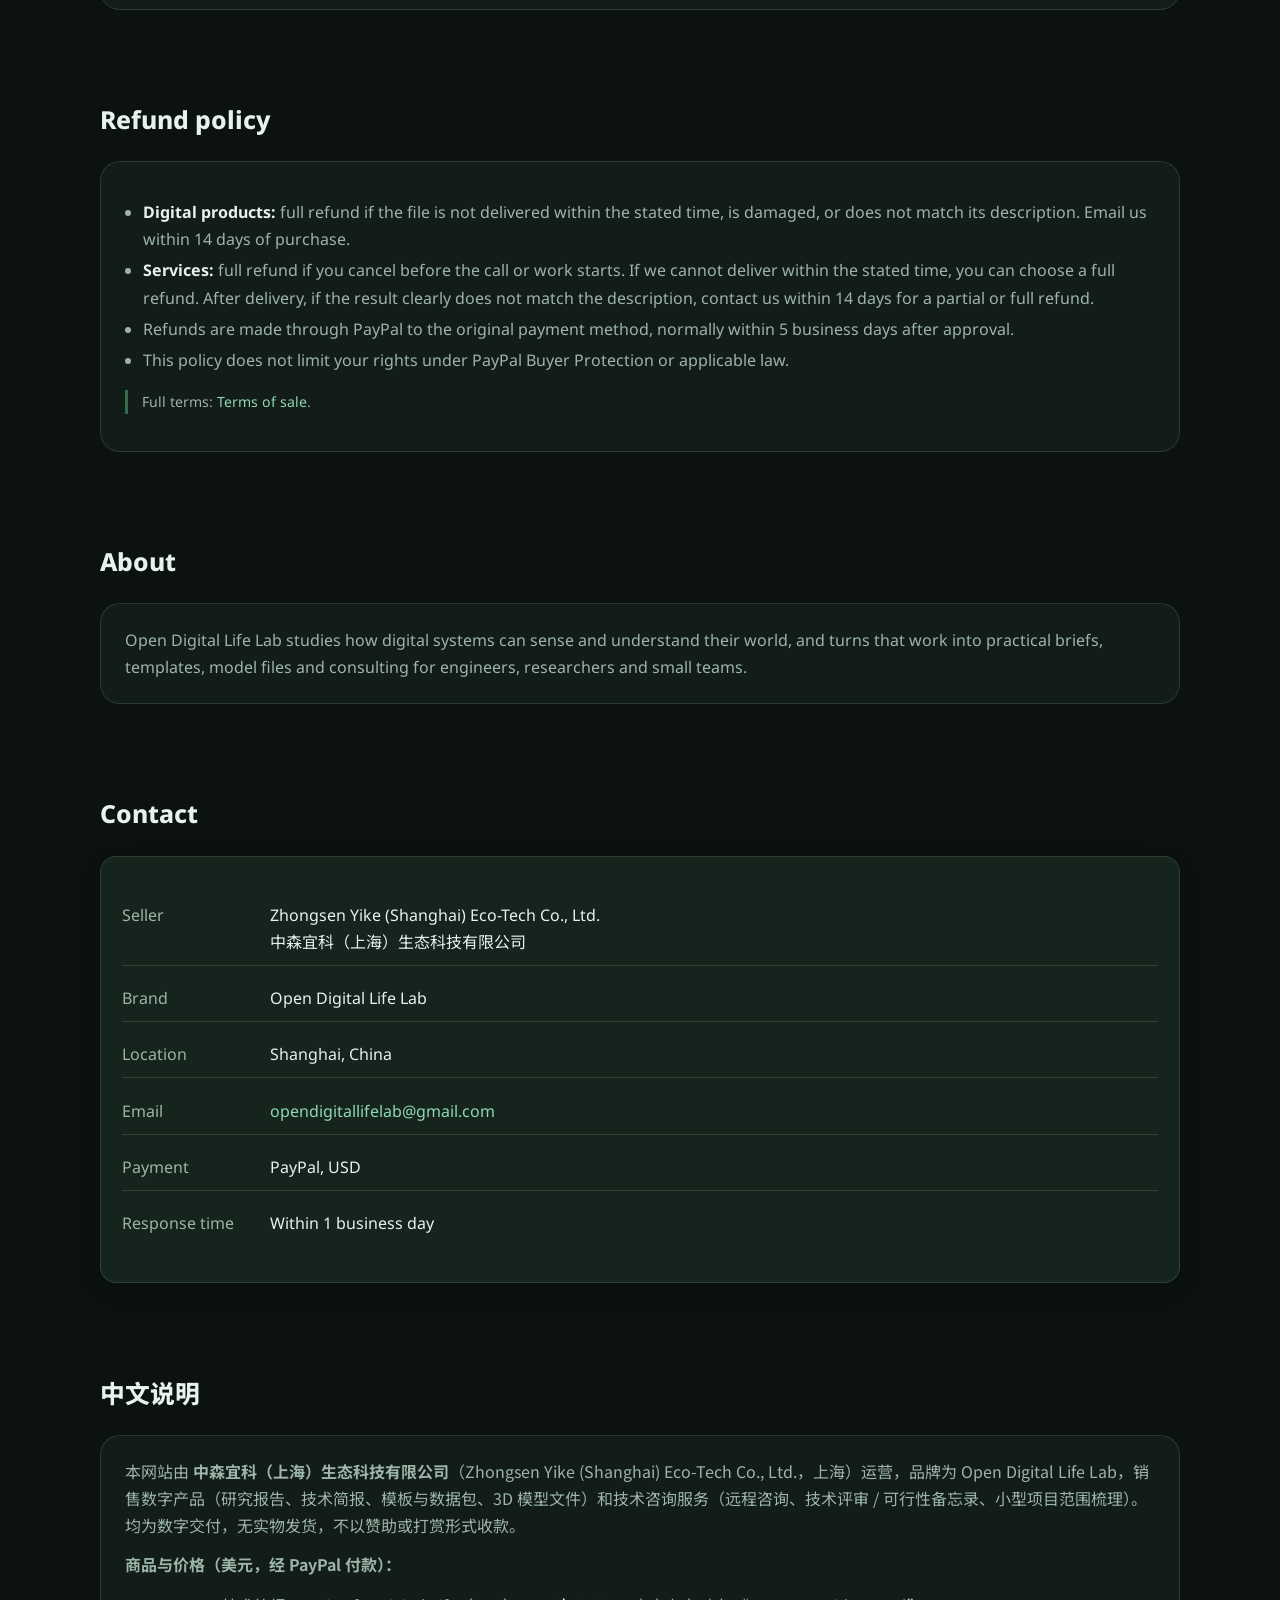
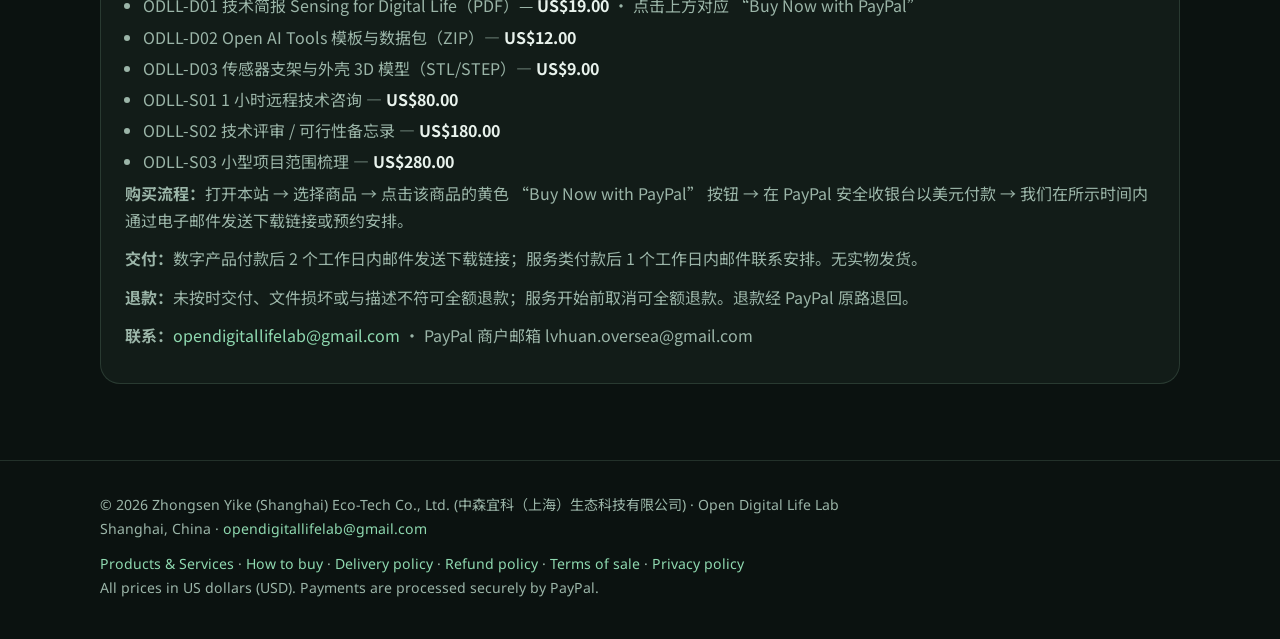
==== commit b1d2c17b: "Polish 中文说明: list each SKU with USD price and clearer PayPal buy path" ====
--- a/index.html
+++ b/index.html
@@ -245,11 +245,20 @@
       <div class="wrap">
         <div class="section-head"><h2>中文说明</h2></div>
         <div class="panel">
-          <p>本网站由 <strong>中森宜科（上海）生态科技有限公司</strong>（Zhongsen Yike (Shanghai) Eco-Tech Co., Ltd.，上海）运营，品牌为 Open Digital Life Lab，销售数字产品（研究报告、技术简报、模板与数据包、3D 模型文件）和技术咨询服务（远程咨询、技术评审 / 可行性备忘录、小型项目范围梳理）。</p>
-          <p><strong>购买流程：</strong>选择商品 → 点击该商品的 “Buy Now with PayPal” 按钮 → 在 PayPal 安全收银台以美元付款 → 我们在所示时间内通过电子邮件发送下载链接或预约安排。</p>
+          <p>本网站由 <strong>中森宜科（上海）生态科技有限公司</strong>（Zhongsen Yike (Shanghai) Eco-Tech Co., Ltd.，上海）运营，品牌为 Open Digital Life Lab，销售数字产品（研究报告、技术简报、模板与数据包、3D 模型文件）和技术咨询服务（远程咨询、技术评审 / 可行性备忘录、小型项目范围梳理）。均为数字交付，无实物发货，不以赞助或打赏形式收款。</p>
+          <p><strong>商品与价格（美元，经 PayPal 付款）：</strong></p>
+          <ul class="list">
+            <li>ODLL-D01 技术简报 Sensing for Digital Life（PDF）— <strong>US$19.00</strong> · 点击上方对应 “Buy Now with PayPal”</li>
+            <li>ODLL-D02 Open AI Tools 模板与数据包（ZIP）— <strong>US$12.00</strong></li>
+            <li>ODLL-D03 传感器支架与外壳 3D 模型（STL/STEP）— <strong>US$9.00</strong></li>
+            <li>ODLL-S01 1 小时远程技术咨询 — <strong>US$80.00</strong></li>
+            <li>ODLL-S02 技术评审 / 可行性备忘录 — <strong>US$180.00</strong></li>
+            <li>ODLL-S03 小型项目范围梳理 — <strong>US$280.00</strong></li>
+          </ul>
+          <p><strong>购买流程：</strong>打开本站 → 选择商品 → 点击该商品的黄色 “Buy Now with PayPal” 按钮 → 在 PayPal 安全收银台以美元付款 → 我们在所示时间内通过电子邮件发送下载链接或预约安排。</p>
           <p><strong>交付：</strong>数字产品付款后 2 个工作日内邮件发送下载链接；服务类付款后 1 个工作日内邮件联系安排。无实物发货。</p>
           <p><strong>退款：</strong>未按时交付、文件损坏或与描述不符可全额退款；服务开始前取消可全额退款。退款经 PayPal 原路退回。</p>
-          <p><strong>联系：</strong><a href="mailto:opendigitallifelab@gmail.com">opendigitallifelab@gmail.com</a></p>
+          <p><strong>联系：</strong><a href="mailto:opendigitallifelab@gmail.com">opendigitallifelab@gmail.com</a> · PayPal 商户邮箱 lvhuan.oversea@gmail.com</p>
         </div>
       </div>
     </section>
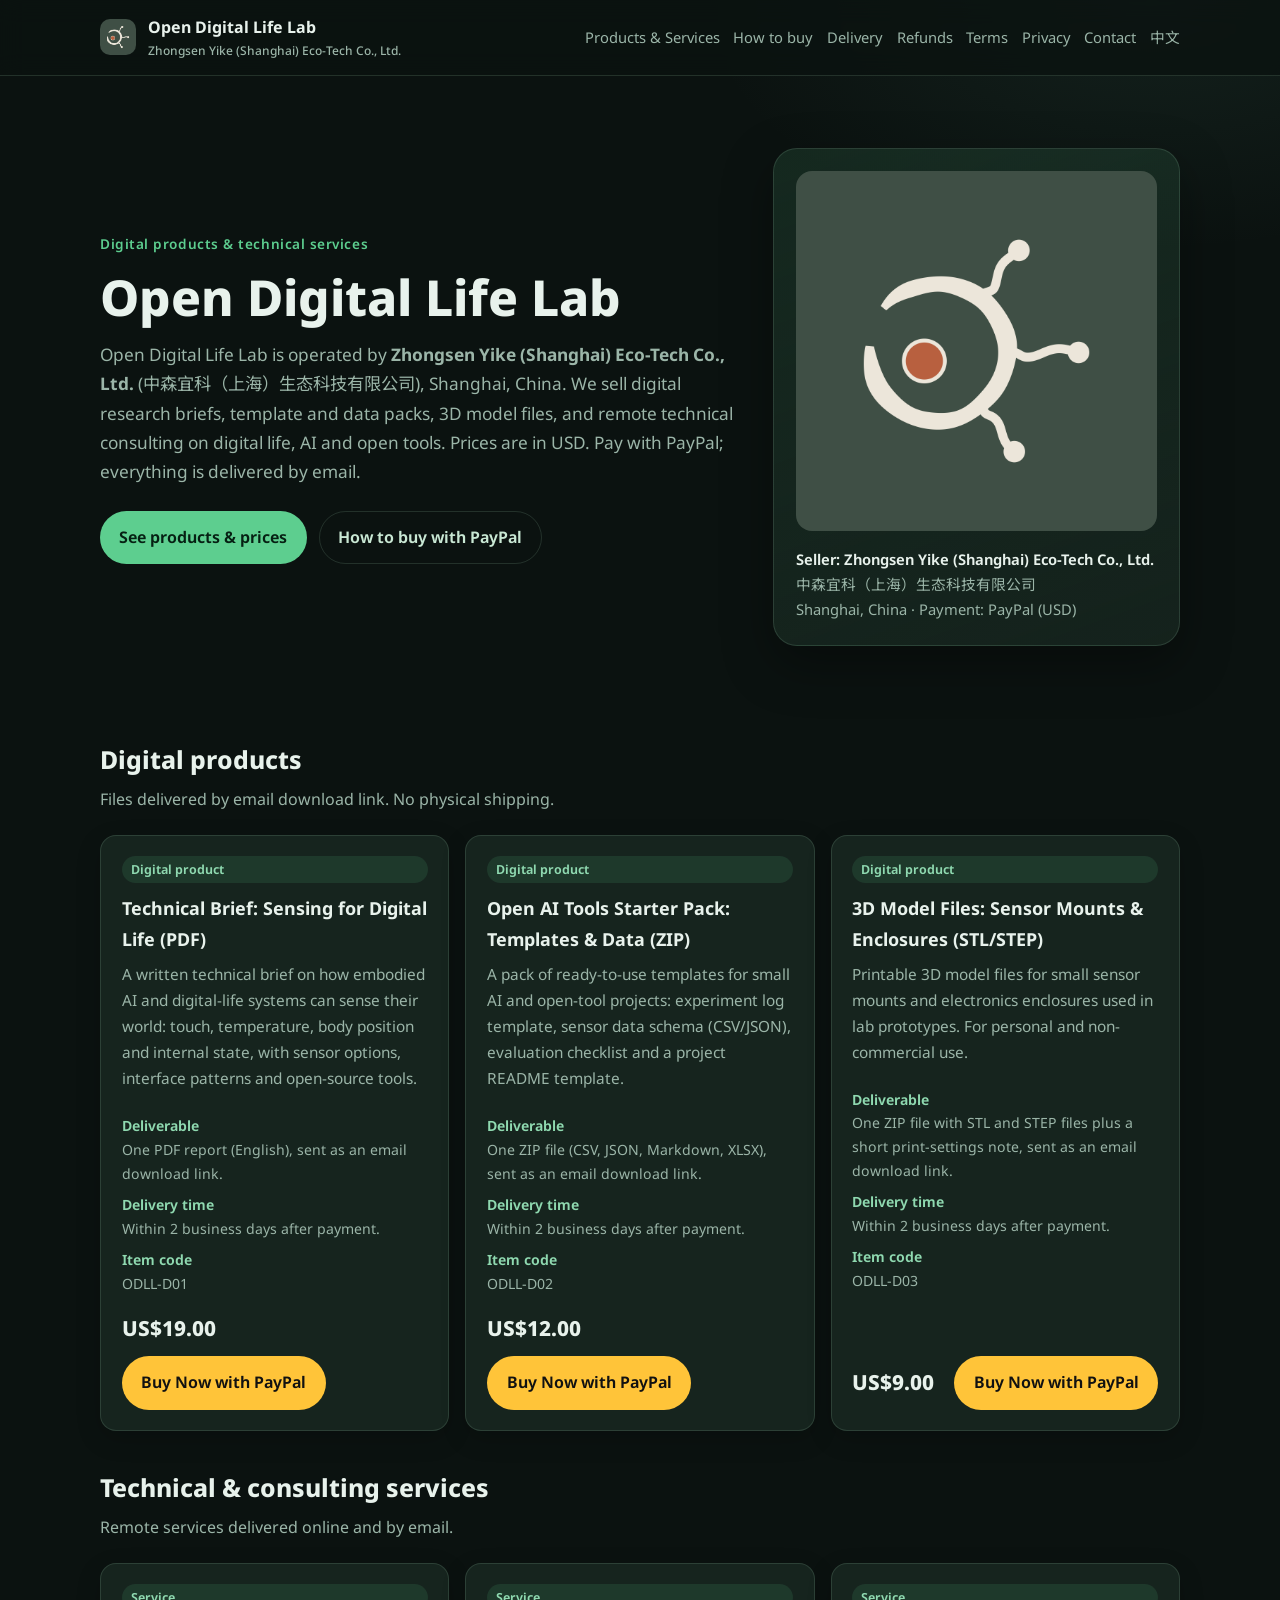
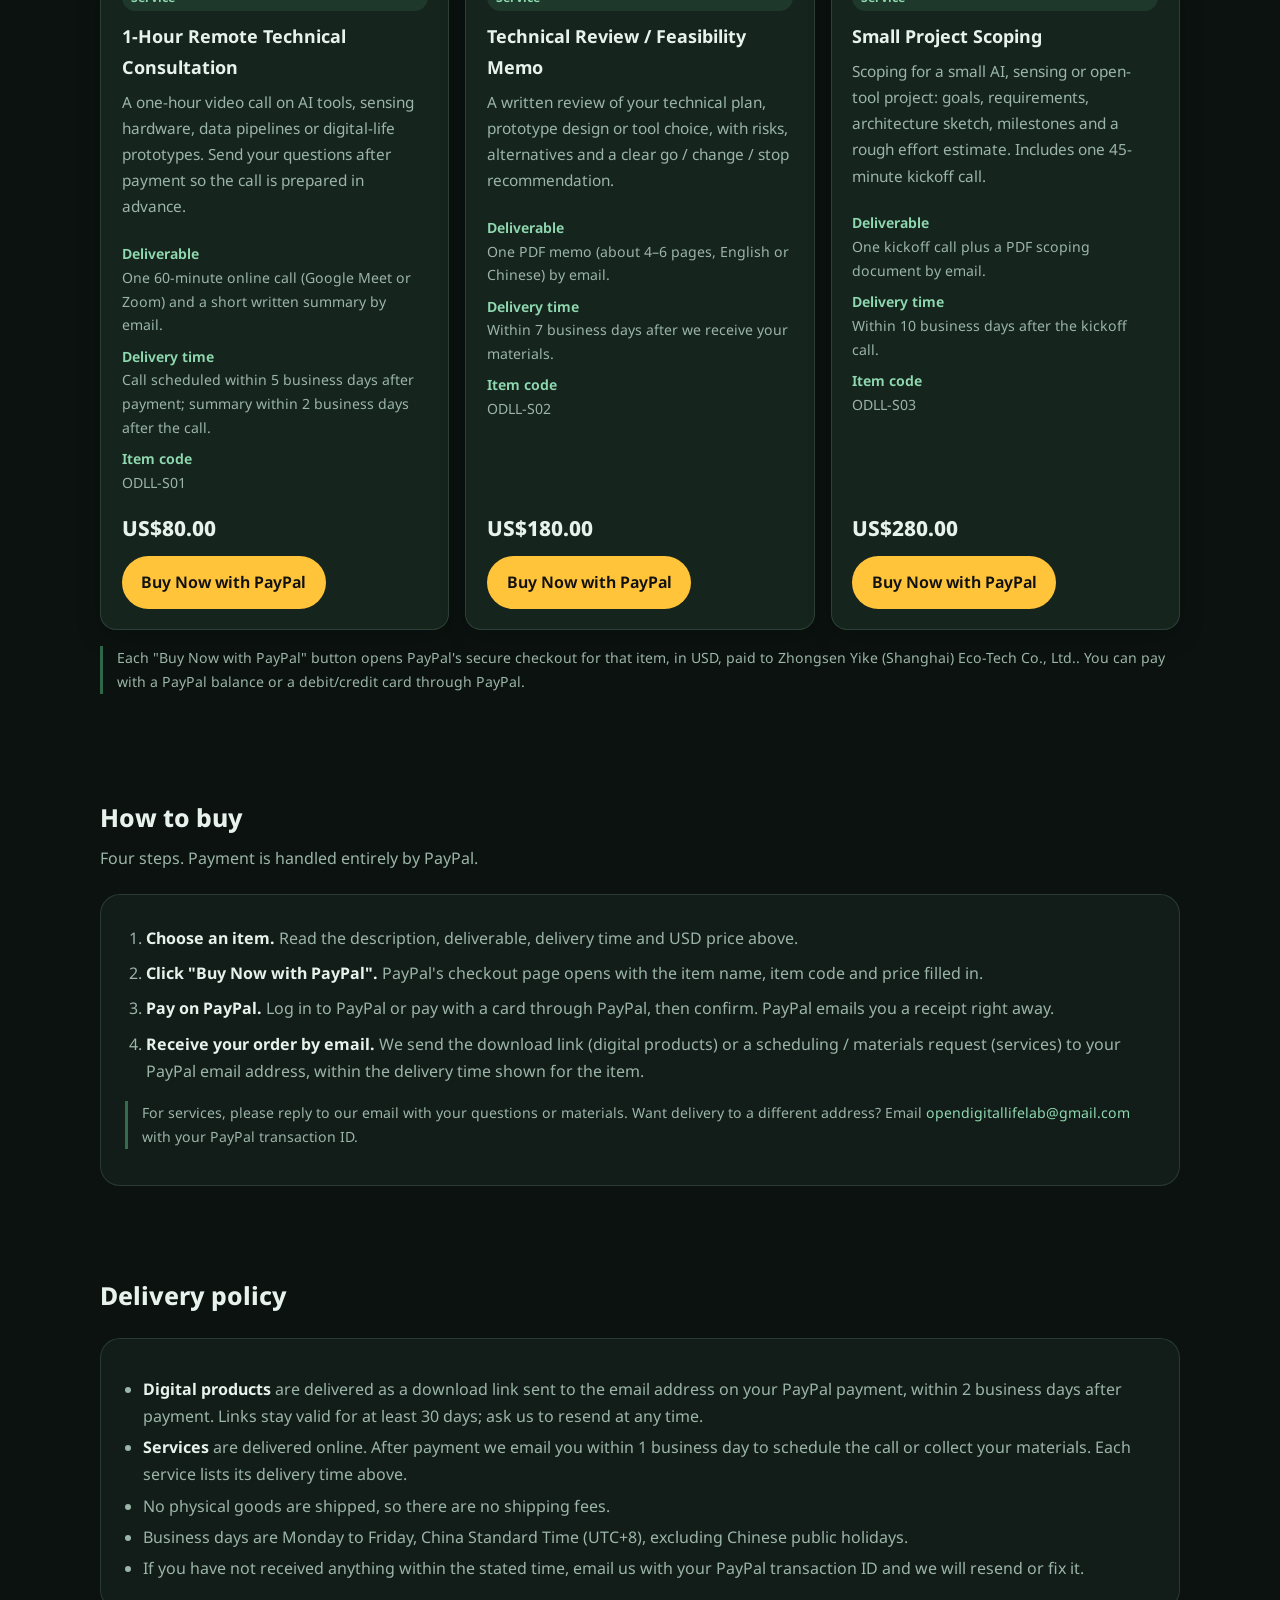
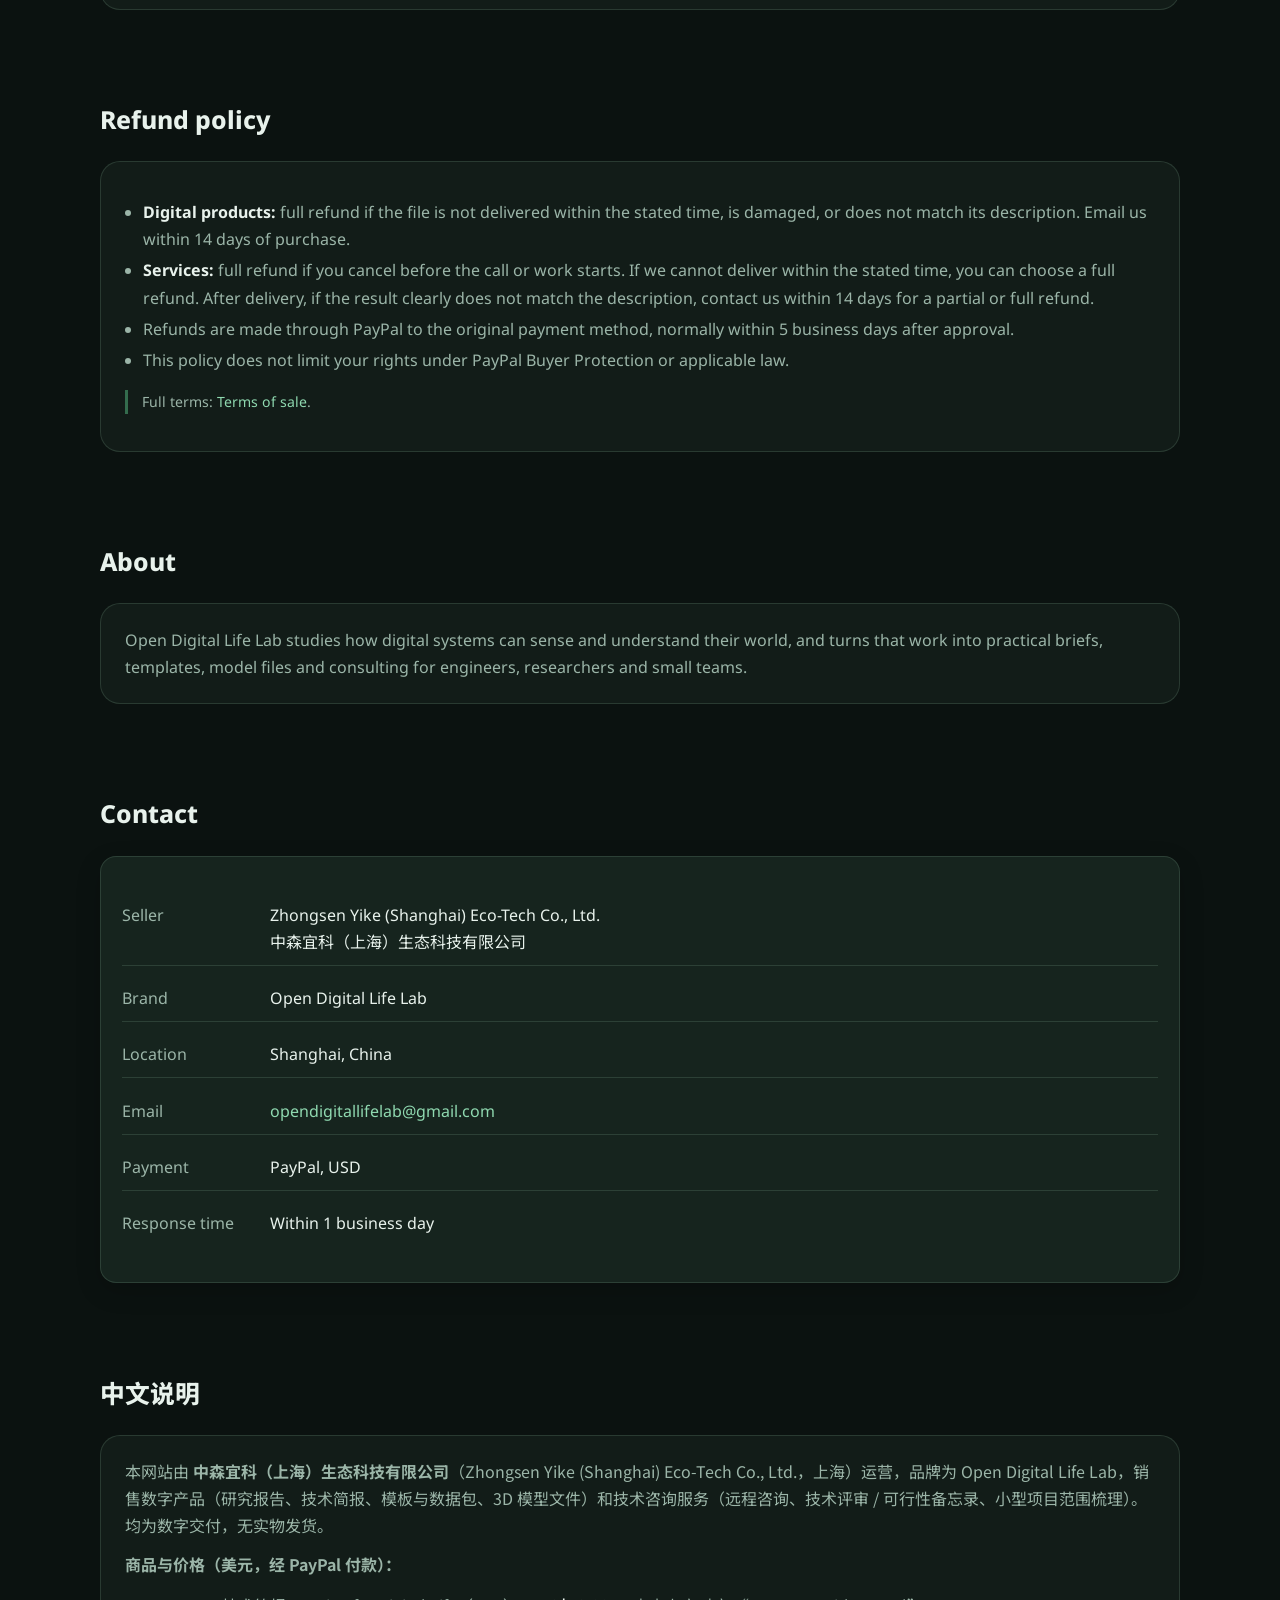
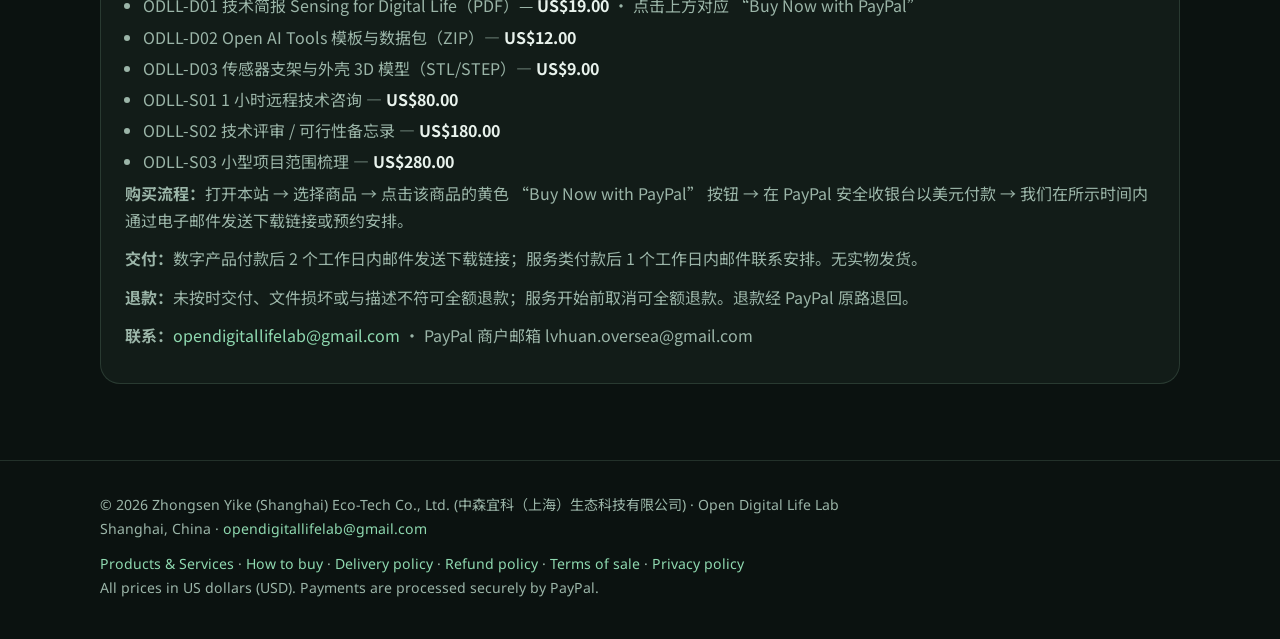
==== commit c728b0c7: "Drop 赞助/打赏 wording from 中文说明 (digital products/services only)" ====
--- a/index.html
+++ b/index.html
@@ -245,7 +245,7 @@
       <div class="wrap">
         <div class="section-head"><h2>中文说明</h2></div>
         <div class="panel">
-          <p>本网站由 <strong>中森宜科（上海）生态科技有限公司</strong>（Zhongsen Yike (Shanghai) Eco-Tech Co., Ltd.，上海）运营，品牌为 Open Digital Life Lab，销售数字产品（研究报告、技术简报、模板与数据包、3D 模型文件）和技术咨询服务（远程咨询、技术评审 / 可行性备忘录、小型项目范围梳理）。均为数字交付，无实物发货，不以赞助或打赏形式收款。</p>
+          <p>本网站由 <strong>中森宜科（上海）生态科技有限公司</strong>（Zhongsen Yike (Shanghai) Eco-Tech Co., Ltd.，上海）运营，品牌为 Open Digital Life Lab，销售数字产品（研究报告、技术简报、模板与数据包、3D 模型文件）和技术咨询服务（远程咨询、技术评审 / 可行性备忘录、小型项目范围梳理）。均为数字交付，无实物发货。</p>
           <p><strong>商品与价格（美元，经 PayPal 付款）：</strong></p>
           <ul class="list">
             <li>ODLL-D01 技术简报 Sensing for Digital Life（PDF）— <strong>US$19.00</strong> · 点击上方对应 “Buy Now with PayPal”</li>
